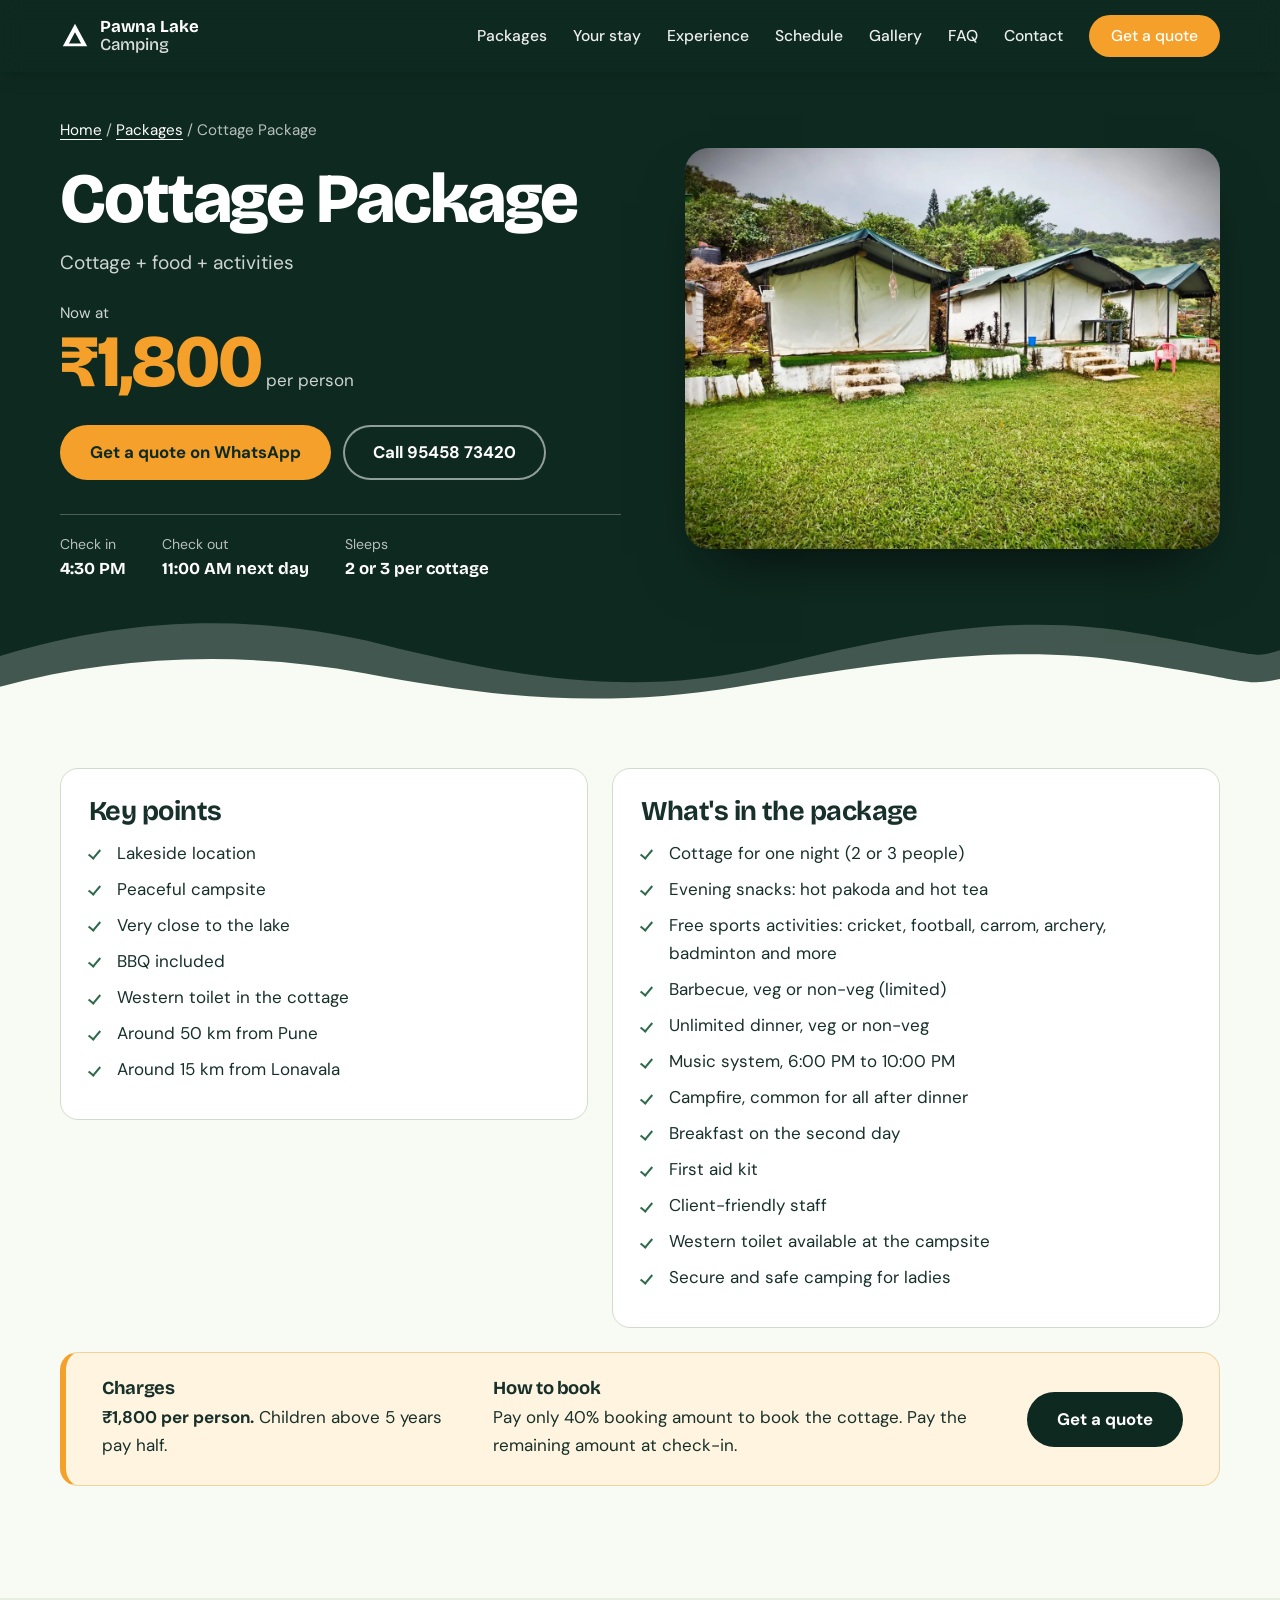
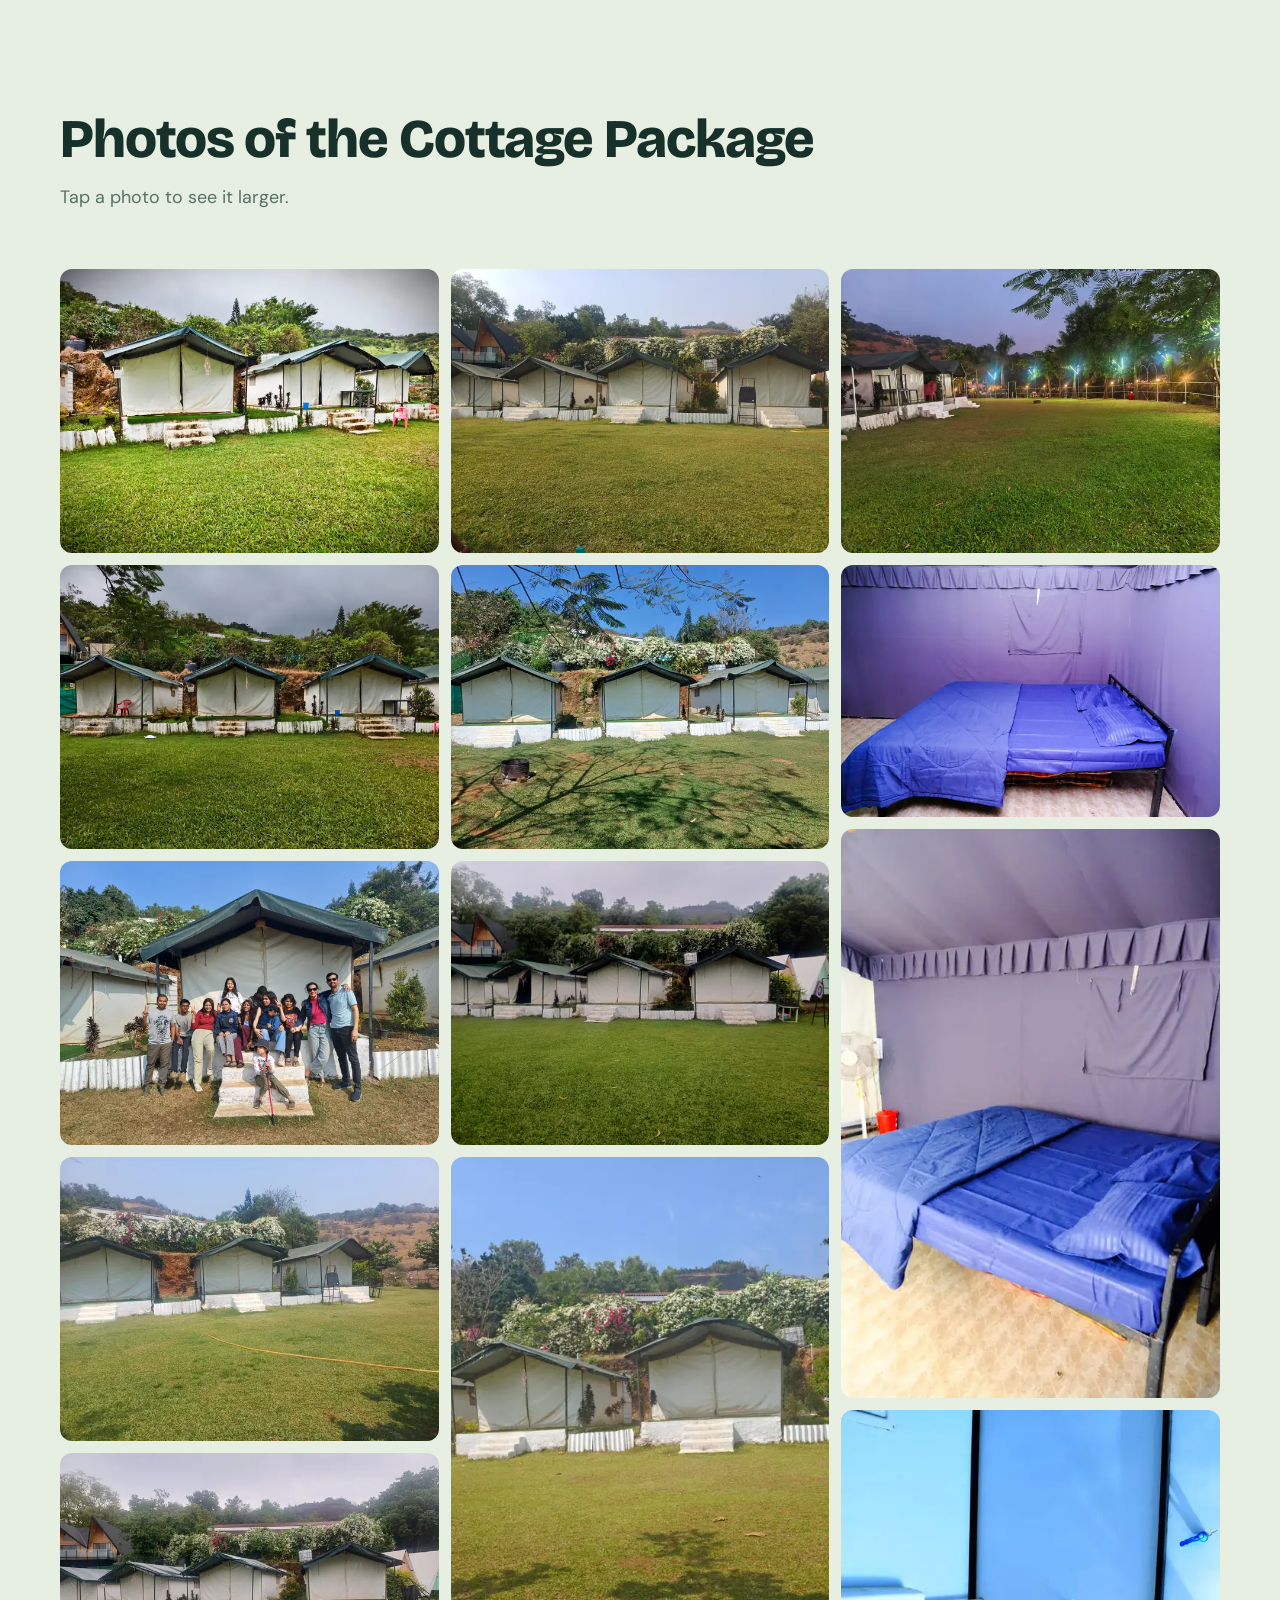
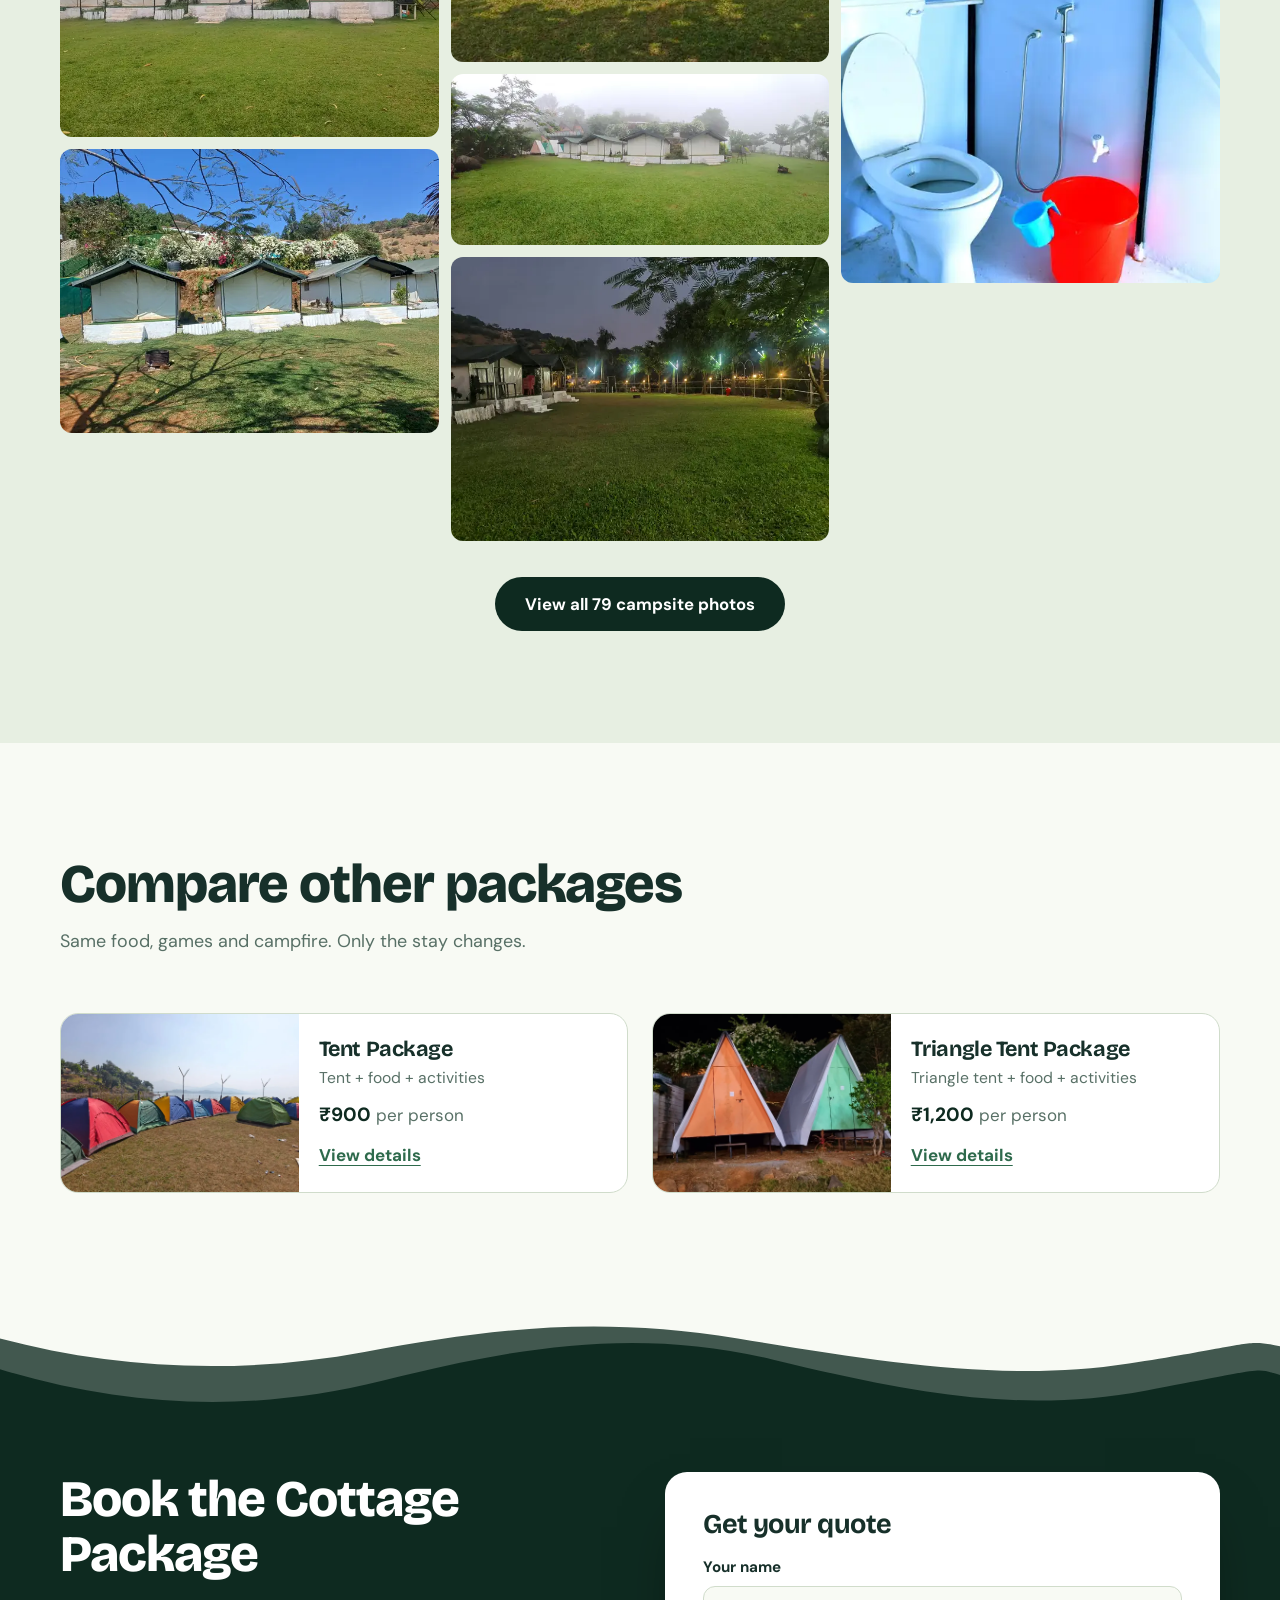
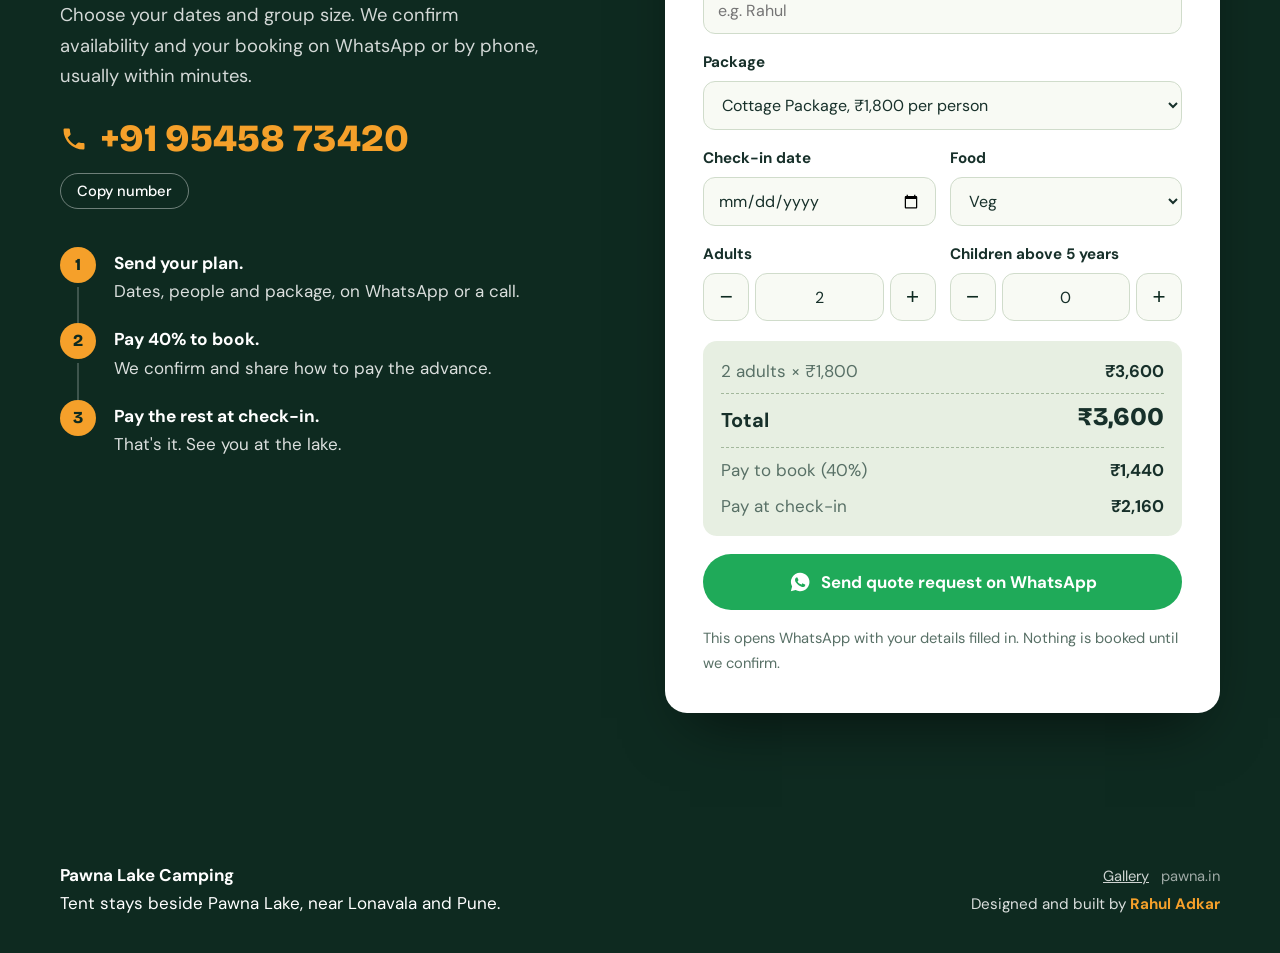
==== package-cottage.html @ 29af0791 "commite v3" ====
<!DOCTYPE html>
<html lang="en">
<head>
  <meta charset="UTF-8">
  <meta name="viewport" content="width=device-width, initial-scale=1">
  <title>Cottage Package at Pawna Lake from ₹1,800 | Pawna Lake Camping</title>
  <meta name="description" content="Cottage stay with a western toilet inside, plus snacks, BBQ, unlimited dinner, campfire and games, from ₹1,800 per person.">
  <meta name="author" content="Rahul Adkar">
  <meta name="robots" content="index, follow">
  <meta property="og:title" content="Cottage Package | Pawna Lake Camping">
  <meta property="og:description" content="Cottage stay with a western toilet inside, plus snacks, BBQ, unlimited dinner, campfire and games, from ₹1,800 per person.">
  <meta property="og:image" content="images/gallery/full/p099.webp">
  <meta name="theme-color" content="#0e2a20">
  <link rel="icon" href="images/favicon.svg" type="image/svg+xml">
  <link rel="preconnect" href="https://fonts.googleapis.com">
  <link rel="preconnect" href="https://fonts.gstatic.com" crossorigin>
  <link href="https://fonts.googleapis.com/css2?family=Bricolage+Grotesque:opsz,wght@12..96,500;12..96,700;12..96,800&family=DM+Sans:ital,opsz,wght@0,9..40,400;0,9..40,500;0,9..40,700;1,9..40,400&display=swap" rel="stylesheet">
  <link rel="stylesheet" href="css/style.css">
  <script async src="https://www.googletagmanager.com/gtag/js?id=G-0YMN4W8BE6"></script>
  <script>
    window.dataLayer = window.dataLayer || [];
    function gtag(){dataLayer.push(arguments);}
    gtag('js', new Date());
    gtag('config', 'G-0YMN4W8BE6');
  </script>
</head>
<body data-pkg="cottage">

<header class="site-header solid" id="top">
  <div class="wrap bar">
    <a class="brand" href="index.html" aria-label="Pawna Lake Camping home">
      <svg viewBox="0 0 32 32" width="30" height="30" aria-hidden="true"><path d="M16 3 3 27h26L16 3Zm0 9 6.5 12h-13L16 12Z" fill="currentColor"/></svg>
      <span>Pawna Lake<br><em>Camping</em></span>
    </a>

    <button class="nav-toggle" aria-expanded="false" aria-controls="nav" aria-label="Open menu">
      <span></span><span></span><span></span>
    </button>

    <nav id="nav" class="nav">
      <a href="index.html#packages">Packages</a>
      <a href="index.html#stay">Your stay</a>
      <a href="index.html#experience">Experience</a>
      <a href="index.html#schedule">Schedule</a>
      <a href="gallery.html">Gallery</a>
      <a href="index.html#faq">FAQ</a>
      <a href="index.html#contact">Contact</a>
      <a class="btn btn-amber nav-cta" href="#book">Get a quote</a>
    </nav>
  </div>
</header>

<main>
<!-- HERO -->
<section class="pkg-hero">
  <div class="wrap pkg-hero-grid">
    <div class="pkg-hero-text">
      <nav class="crumbs" aria-label="Breadcrumb"><a href="index.html">Home</a> / <a href="index.html#packages">Packages</a> / Cottage Package</nav>
      <h1>Cottage Package</h1>
      <p class="pkg-lead">Cottage + food + activities</p>
      <p class="price-big"><small>Now at</small> <span>₹1,800</span> per person</p>
      <div class="hero-actions">
        <a class="btn btn-amber btn-lg" href="#book">Get a quote on WhatsApp</a>
        <a class="btn btn-ghost btn-lg" data-call href="tel:+919545873420">Call 95458 73420</a>
      </div>
      <dl class="mini-facts">
        <div><dt>Check in</dt><dd>4:30 PM</dd></div>
        <div><dt>Check out</dt><dd>11:00 AM next day</dd></div>
        <div><dt>Sleeps</dt><dd>2 or 3 per cottage</dd></div>
      </dl>
    </div>
    <div class="pkg-hero-img"><img src="images/gallery/full/p099.webp" width="1280" height="960" alt="Canvas cottages with green roofs facing a lawn at Pawna Lake Camping" fetchpriority="high"></div>
  </div>
  <svg class="ridge" style="--ridge: var(--paper)" viewBox="0 0 1440 120" preserveAspectRatio="none" aria-hidden="true"><path class="back" d="M0 120V52C150 10 290 8 430 40S710 98 870 62 1150 6 1290 30 1410 54 1440 46V120Z"/><path d="M0 120V84C130 52 270 46 410 70S670 108 830 84 1130 38 1270 58 1400 84 1440 76V120Z"/></svg>
</section>

<!-- DETAILS -->
<section class="section pkg-info">
  <div class="wrap info-grid">
    <div class="card">
      <h2>Key points</h2>
      <ul class="ticks"><li>Lakeside location</li><li>Peaceful campsite</li><li>Very close to the lake</li><li>BBQ included</li><li>Western toilet in the cottage</li><li>Around 50 km from Pune</li><li>Around 15 km from Lonavala</li></ul>
    </div>
    <div class="card">
      <h2>What's in the package</h2>
      <ul class="ticks"><li>Cottage for one night (2 or 3 people)</li><li>Evening snacks: hot pakoda and hot tea</li><li>Free sports activities: cricket, football, carrom, archery, badminton and more</li><li>Barbecue, veg or non-veg (limited)</li><li>Unlimited dinner, veg or non-veg</li><li>Music system, 6:00 PM to 10:00 PM</li><li>Campfire, common for all after dinner</li><li>Breakfast on the second day</li><li>First aid kit</li><li>Client-friendly staff</li><li>Western toilet available at the campsite</li><li>Secure and safe camping for ladies</li></ul>
    </div>
  </div>

  <div class="wrap">
    <div class="terms">
      <div>
        <h3>Charges</h3>
        <p><strong>₹1,800 per person.</strong> Children above 5 years pay half.</p>
      </div>
      <div>
        <h3>How to book</h3>
        <p>Pay only 40% booking amount to book the cottage. Pay the remaining amount at check-in.</p>
      </div>
      <a class="btn btn-dark btn-lg" href="#book">Get a quote</a>
    </div>
  </div>
</section>

<!-- PHOTOS -->
<section class="section pkg-photos" id="photos">
  <div class="wrap">
    <header class="section-head">
      <h2>Photos of the Cottage Package</h2>
      <p>Tap a photo to see it larger.</p>
    </header>
    <div class="g-grid" id="galleryGrid">
        <figure class="g-item" data-cat="cottage" data-label="Cottage Package" data-full="images/gallery/full/p099.webp"><button type="button" aria-label="Open photo"><img src="images/gallery/thumb/p099.webp" width="640" height="480" alt="Cottages at Pawna Lake Camping" loading="lazy" decoding="async"></button></figure>
        <figure class="g-item" data-cat="cottage" data-label="Cottage Package" data-full="images/gallery/full/p098.webp"><button type="button" aria-label="Open photo"><img src="images/gallery/thumb/p098.webp" width="640" height="480" alt="Cottages at Pawna Lake Camping" loading="lazy" decoding="async"></button></figure>
        <figure class="g-item" data-cat="cottage" data-label="Cottage Package" data-full="images/gallery/full/p009.webp"><button type="button" aria-label="Open photo"><img src="images/gallery/thumb/p009.webp" width="640" height="480" alt="Cottages at Pawna Lake Camping" loading="lazy" decoding="async"></button></figure>
        <figure class="g-item" data-cat="cottage" data-label="Cottage Package" data-full="images/gallery/full/p001.webp"><button type="button" aria-label="Open photo"><img src="images/gallery/thumb/p001.webp" width="640" height="480" alt="Cottages at Pawna Lake Camping" loading="lazy" decoding="async"></button></figure>
        <figure class="g-item" data-cat="cottage" data-label="Cottage Package" data-full="images/gallery/full/p008.webp"><button type="button" aria-label="Open photo"><img src="images/gallery/thumb/p008.webp" width="640" height="480" alt="Cottages at Pawna Lake Camping" loading="lazy" decoding="async"></button></figure>
        <figure class="g-item" data-cat="cottage" data-label="Cottage Package" data-full="images/gallery/full/p014.webp"><button type="button" aria-label="Open photo"><img src="images/gallery/thumb/p014.webp" width="640" height="480" alt="Cottages at Pawna Lake Camping" loading="lazy" decoding="async"></button></figure>
        <figure class="g-item" data-cat="cottage" data-label="Cottage Package" data-full="images/gallery/full/p023.webp"><button type="button" aria-label="Open photo"><img src="images/gallery/thumb/p023.webp" width="640" height="480" alt="Cottages at Pawna Lake Camping" loading="lazy" decoding="async"></button></figure>
        <figure class="g-item" data-cat="cottage" data-label="Cottage Package" data-full="images/gallery/full/p025.webp"><button type="button" aria-label="Open photo"><img src="images/gallery/thumb/p025.webp" width="640" height="480" alt="Cottages at Pawna Lake Camping" loading="lazy" decoding="async"></button></figure>
        <figure class="g-item" data-cat="cottage" data-label="Cottage Package" data-full="images/gallery/full/p028.webp"><button type="button" aria-label="Open photo"><img src="images/gallery/thumb/p028.webp" width="640" height="480" alt="Cottages at Pawna Lake Camping" loading="lazy" decoding="async"></button></figure>
        <figure class="g-item" data-cat="cottage" data-label="Cottage Package" data-full="images/gallery/full/p049.webp"><button type="button" aria-label="Open photo"><img src="images/gallery/thumb/p049.webp" width="480" height="640" alt="Cottages at Pawna Lake Camping" loading="lazy" decoding="async"></button></figure>
        <figure class="g-item" data-cat="cottage" data-label="Cottage Package" data-full="images/gallery/full/p003.webp"><button type="button" aria-label="Open photo"><img src="images/gallery/thumb/p003.webp" width="640" height="289" alt="Cottages at Pawna Lake Camping" loading="lazy" decoding="async"></button></figure>
        <figure class="g-item" data-cat="cottage" data-label="Cottage Package" data-full="images/gallery/full/p047.webp"><button type="button" aria-label="Open photo"><img src="images/gallery/thumb/p047.webp" width="640" height="480" alt="Cottages at Pawna Lake Camping" loading="lazy" decoding="async"></button></figure>
        <figure class="g-item" data-cat="cottage" data-label="Cottage Package" data-full="images/gallery/full/p048.webp"><button type="button" aria-label="Open photo"><img src="images/gallery/thumb/p048.webp" width="640" height="480" alt="Cottages at Pawna Lake Camping" loading="lazy" decoding="async"></button></figure>
        <figure class="g-item" data-cat="cottage" data-label="Cottage Package" data-full="images/gallery/full/p010.webp"><button type="button" aria-label="Open photo"><img src="images/gallery/thumb/p010.webp" width="640" height="426" alt="Cottages at Pawna Lake Camping" loading="lazy" decoding="async"></button></figure>
        <figure class="g-item" data-cat="cottage" data-label="Cottage Package" data-full="images/gallery/full/p006.webp"><button type="button" aria-label="Open photo"><img src="images/gallery/thumb/p006.webp" width="426" height="640" alt="Cottages at Pawna Lake Camping" loading="lazy" decoding="async"></button></figure>
        <figure class="g-item" data-cat="cottage" data-label="Cottage Package" data-full="images/gallery/full/p030.webp"><button type="button" aria-label="Open photo"><img src="images/gallery/thumb/p030.webp" width="512" height="640" alt="Cottages at Pawna Lake Camping" loading="lazy" decoding="async"></button></figure>
    </div>
    <p class="center"><a class="btn btn-dark btn-lg" href="gallery.html">View all 79 campsite photos</a></p>
  </div>
</section>

<!-- OTHER PACKAGES -->
<section class="section others">
  <div class="wrap">
    <header class="section-head">
      <h2>Compare other packages</h2>
      <p>Same food, games and campfire. Only the stay changes.</p>
    </header>
    <div class="other-grid">
      <a class="other-card" href="package-tent.html"><img src="images/pkg-tent.webp" width="1000" height="750" alt="" loading="lazy"><div><h3>Tent Package</h3><p class="pkg-sub">Tent + food + activities</p><p class="price-sm"><strong>₹900</strong> per person</p><span class="more">View details</span></div></a>
      <a class="other-card" href="package-triangle.html"><img src="images/pkg-triangle.webp" width="1000" height="750" alt="" loading="lazy"><div><h3>Triangle Tent Package</h3><p class="pkg-sub">Triangle tent + food + activities</p><p class="price-sm"><strong>₹1,200</strong> per person</p><span class="more">View details</span></div></a>
    </div>
  </div>
</section>

<!-- BOOKING -->
<section class="section dark book" id="book">
  <svg class="ridge ridge-top" style="--ridge: var(--paper)" viewBox="0 0 1440 120" preserveAspectRatio="none" aria-hidden="true"><path class="back" d="M0 120V52C150 10 290 8 430 40S710 98 870 62 1150 6 1290 30 1410 54 1440 46V120Z"/><path d="M0 120V84C130 52 270 46 410 70S670 108 830 84 1130 38 1270 58 1400 84 1440 76V120Z"/></svg>
  <div class="wrap book-grid">
    <div class="book-info">
      <h2>Book the Cottage Package</h2>
      <p class="lead">Choose your dates and group size. We confirm availability and your booking on WhatsApp or by phone, usually within minutes.</p>

      <a class="bignum" data-call href="tel:+919545873420">
        <svg viewBox="0 0 24 24" width="28" height="28" aria-hidden="true"><path fill="currentColor" d="M6.6 10.8a15.1 15.1 0 0 0 6.6 6.6l2.2-2.2a1 1 0 0 1 1-.25c1.1.37 2.3.57 3.6.57a1 1 0 0 1 1 1V20a1 1 0 0 1-1 1A17 17 0 0 1 3 4a1 1 0 0 1 1-1h3.5a1 1 0 0 1 1 1c0 1.25.2 2.45.57 3.6a1 1 0 0 1-.25 1L6.6 10.8Z"/></svg>
        +91 95458 73420
      </a>
      <button type="button" class="copy" id="copyNum">Copy number</button>

      <ol class="steps">
        <li><strong>Send your plan.</strong> Dates, people and package, on WhatsApp or a call.</li>
        <li><strong>Pay 40% to book.</strong> We confirm and share how to pay the advance.</li>
        <li><strong>Pay the rest at check-in.</strong> That's it. See you at the lake.</li>
      </ol>
    </div>
    <form class="quote" id="quoteForm" novalidate>
      <h3>Get your quote</h3>

      <label>Your name
        <input type="text" name="name" autocomplete="name" placeholder="e.g. Rahul" required>
      </label>

      <label>Package
        <select name="pkg" id="pkg">
          <option value="tent">Tent Package, ₹900 per person</option>
          <option value="triangle">Triangle Tent Package, ₹1,200 per person</option>
          <option value="cottage">Cottage Package, ₹1,800 per person</option>
        </select>
      </label>

      <div class="row2">
        <label>Check-in date
          <input type="date" name="date" id="date" required>
        </label>
        <label>Food
          <select name="food">
            <option>Veg</option>
            <option>Non-veg</option>
            <option>Mix of both</option>
          </select>
        </label>
      </div>

      <div class="row2">
        <label>Adults
          <div class="stepper">
            <button type="button" data-step="-1" data-for="adults" aria-label="One less adult">−</button>
            <input type="number" id="adults" name="adults" value="2" min="1" max="100" inputmode="numeric">
            <button type="button" data-step="1" data-for="adults" aria-label="One more adult">+</button>
          </div>
        </label>
        <label>Children above 5 years
          <div class="stepper">
            <button type="button" data-step="-1" data-for="kids" aria-label="One less child">−</button>
            <input type="number" id="kids" name="kids" value="0" min="0" max="100" inputmode="numeric">
            <button type="button" data-step="1" data-for="kids" aria-label="One more child">+</button>
          </div>
        </label>
      </div>

      <dl class="summary" aria-live="polite">
        <div><dt id="sumAdults">2 adults × ₹900</dt><dd id="sumAdultsAmt">₹1,800</dd></div>
        <div id="kidsRow" hidden><dt id="sumKids"></dt><dd id="sumKidsAmt"></dd></div>
        <div class="total"><dt>Total</dt><dd id="sumTotal">₹1,800</dd></div>
        <div><dt>Pay to book (40%)</dt><dd id="sumAdv">₹720</dd></div>
        <div><dt>Pay at check-in</dt><dd id="sumBal">₹1,080</dd></div>
      </dl>

      <p class="form-error" id="formError" role="alert" hidden></p>

      <button type="submit" class="btn btn-wa btn-lg btn-block">
        <svg viewBox="0 0 24 24" width="22" height="22" aria-hidden="true"><path fill="currentColor" d="M12 2a10 10 0 0 0-8.6 15L2 22l5.2-1.4A10 10 0 1 0 12 2Zm5.8 14.1c-.25.7-1.4 1.3-1.95 1.35-.5.05-1.1.07-1.8-.12a16 16 0 0 1-1.6-.6c-2.8-1.2-4.6-4-4.75-4.2-.14-.2-1.1-1.5-1.1-2.8s.7-2 .95-2.3c.25-.25.55-.32.75-.32h.5c.16 0 .38-.06.6.46.22.55.77 1.9.84 2.05.07.14.1.3.02.48-.1.18-.14.3-.28.46l-.42.48c-.14.14-.28.3-.12.57.16.28.7 1.15 1.5 1.86 1.04.92 1.9 1.2 2.18 1.34.28.14.44.12.6-.07.16-.2.7-.8.88-1.08.18-.27.37-.22.62-.13.25.1 1.6.76 1.88.9.27.14.46.2.52.32.07.1.07.66-.18 1.35Z"/></svg>
        Send quote request on WhatsApp
      </button>
      <p class="fine">This opens WhatsApp with your details filled in. Nothing is booked until we confirm.</p>
    </form>
  </div>
</section>
</main>

<footer class="site-footer">
  <div class="wrap foot">
    <p><strong>Pawna Lake Camping</strong><br>Tent stays beside Pawna Lake, near Lonavala and Pune.</p>
    <div class="foot-right"><div class="foot-right"><p class="fine"><a href="gallery.html">Gallery</a> &nbsp; pawna.in</p><p class="credit">Designed and built by <strong>Rahul Adkar</strong></p></div></div>
  </div>
</footer>

<div class="mobile-bar">
  <a data-call href="tel:+919545873420">Call</a>
  <a class="wa" data-wa href="#book">WhatsApp</a>
</div>

<dialog id="lightbox" aria-label="Photo viewer">
  <button type="button" class="lb-close" aria-label="Close">×</button>
  <button type="button" class="lb-prev" aria-label="Previous photo">‹</button>
  <img id="lbImg" alt="">
  <button type="button" class="lb-next" aria-label="Next photo">›</button>
  <p class="lb-cap" id="lbCap"></p>
</dialog>

<script src="js/main.js"></script>
<script src="js/gallery.js"></script>
</body>
</html>
---- css/style.css ----
/* ===== Pawna Lake Camping — styles ===== */
:root {
  --ink: #0e2a20;        /* deep forest */
  --lake: #1d4a38;
  --moss: #2e6a4c;
  --mist: #e7efe2;
  --paper: #f8faf4;
  --amber: #f5a02a;
  --amber-d: #d4800c;
  --text: #17302a;
  --muted: #587066;
  --line: #d0dccb;
  --wa: #1faa59;
  --radius: 18px;
  --head: "Bricolage Grotesque", system-ui, sans-serif;
  --body: "DM Sans", system-ui, sans-serif;
}

*, *::before, *::after { box-sizing: border-box; }
html { scroll-behavior: smooth; scroll-padding-top: 84px; -webkit-text-size-adjust: 100%; }
body {
  margin: 0; background: var(--paper); color: var(--text);
  font: 400 1.0625rem/1.65 var(--body);
  -webkit-font-smoothing: antialiased;
}
img { max-width: 100%; display: block; }
a { color: inherit; }
h1, h2, h3 { font-family: var(--head); line-height: 1.08; margin: 0; letter-spacing: -0.02em; }
p { margin: 0; }
ul, ol { margin: 0; padding: 0; list-style: none; }

.wrap { width: min(1160px, 100% - 40px); margin-inline: auto; }
.narrow { width: min(760px, 100% - 40px); }
.fine { font-size: .92rem; color: var(--muted); }
.skip { position: absolute; left: -999px; top: 8px; background: #fff; padding: 8px 14px; border-radius: 8px; z-index: 100; }
.skip:focus { left: 8px; }

:focus-visible { outline: 3px solid var(--amber); outline-offset: 3px; border-radius: 6px; }

/* ===== Buttons ===== */
.btn {
  display: inline-flex; align-items: center; justify-content: center; gap: 10px;
  padding: 12px 22px; border-radius: 999px; border: 2px solid transparent;
  font: 700 1rem/1.2 var(--body); text-decoration: none; cursor: pointer;
  transition: transform .15s ease, background-color .15s ease, color .15s ease;
}
.btn:active { transform: scale(.97); }
.btn-lg { padding: 15px 28px; font-size: 1.05rem; }
.btn-block { width: 100%; }
.btn-amber { background: var(--amber); color: var(--ink); }
.btn-amber:hover { background: #ffb544; }
.btn-dark { background: var(--ink); color: #fff; }
.btn-dark:hover { background: var(--lake); }
.btn-ghost { border-color: rgba(255,255,255,.55); color: #fff; background: rgba(14,42,32,.25); backdrop-filter: blur(4px); }
.btn-ghost:hover { background: rgba(255,255,255,.16); }
.btn-wa { background: var(--wa); color: #fff; }
.btn-wa:hover { background: #17924b; }

/* ===== Header ===== */
.site-header {
  position: fixed; inset: 0 0 auto 0; z-index: 50;
  transition: background-color .25s ease, box-shadow .25s ease;
}
.site-header.solid { background: rgba(14,42,32,.94); backdrop-filter: blur(10px); box-shadow: 0 2px 20px rgba(0,0,0,.2); }
.bar { display: flex; align-items: center; justify-content: space-between; height: 72px; }
.brand { display: flex; align-items: center; gap: 10px; color: #fff; text-decoration: none; font: 700 1.05rem/1.05 var(--head); }
.brand em { font-style: normal; font-weight: 500; opacity: .85; }
.nav { display: flex; align-items: center; gap: 26px; }
.nav a { color: #fff; text-decoration: none; font-weight: 500; font-size: .98rem; opacity: .92; }
.nav a:not(.btn):hover { opacity: 1; text-decoration: underline; text-underline-offset: 6px; text-decoration-color: var(--amber); }
.nav .nav-cta { padding: 10px 20px; opacity: 1; }

.nav-toggle { display: none; width: 46px; height: 46px; background: transparent; border: 0; cursor: pointer; padding: 0; position: relative; }
.nav-toggle span { position: absolute; left: 11px; right: 11px; height: 2.5px; background: #fff; border-radius: 2px; transition: transform .25s, opacity .2s, top .25s; }
.nav-toggle span:nth-child(1) { top: 15px; }
.nav-toggle span:nth-child(2) { top: 22px; }
.nav-toggle span:nth-child(3) { top: 29px; }
.nav-toggle[aria-expanded="true"] span:nth-child(1) { top: 22px; transform: rotate(45deg); }
.nav-toggle[aria-expanded="true"] span:nth-child(2) { opacity: 0; }
.nav-toggle[aria-expanded="true"] span:nth-child(3) { top: 22px; transform: rotate(-45deg); }

/* ===== Hero ===== */
.hero { position: relative; min-height: 100vh; min-height: 100svh; display: flex; flex-direction: column; justify-content: flex-end; color: #fff; overflow: hidden; background: var(--ink); }
.hero-img { position: absolute; inset: 0; width: 100%; height: 100%; object-fit: cover; object-position: 50% 60%; }
.hero-shade { position: absolute; inset: 0; background:
  linear-gradient(to top, rgba(14,42,32,.92) 0%, rgba(14,42,32,.55) 38%, rgba(14,42,32,.1) 70%),
  linear-gradient(to bottom, rgba(14,42,32,.55), transparent 22%); }
.hero-inner { position: relative; padding-top: 130px; padding-bottom: 36px; }
.hero-kicker { font-weight: 500; font-size: 1.02rem; margin-bottom: 14px; text-shadow: 0 1px 12px rgba(0,0,0,.6); }
.hero h1 { font-size: clamp(3rem, 9.5vw, 6.8rem); font-weight: 800; letter-spacing: -0.035em; }
.hero-sub { max-width: 34rem; font-size: clamp(1.05rem, 2.2vw, 1.25rem); margin: 22px 0 30px; opacity: .95; }
.hero-sub strong { color: var(--amber); }
.hero-actions { display: flex; flex-wrap: wrap; gap: 12px; }

/* page-load sequence: the only scripted motion */
.hero-kicker, .hero h1, .hero-sub, .hero-actions, .facts { animation: rise .8s cubic-bezier(.2,.7,.2,1) both; }
.hero h1 { animation-delay: .08s; }
.hero-sub { animation-delay: .2s; }
.hero-actions { animation-delay: .3s; }
.facts { animation-delay: .42s; }
@keyframes rise { from { opacity: 0; transform: translateY(18px); } to { opacity: 1; transform: none; } }

.facts { position: relative; display: grid; grid-template-columns: repeat(4, 1fr); margin: 0 auto 140px; padding: 0; border-top: 1px solid rgba(255,255,255,.3); }
.facts div { padding: 16px 16px 0 0; }
.facts dt { font-size: .88rem; opacity: .75; }
.facts dd { margin: 2px 0 0; font: 700 1.15rem/1.3 var(--head); }

/* ridge dividers */
.ridge { position: absolute; left: 0; width: 100%; height: clamp(60px, 9vw, 130px); fill: var(--ridge, var(--mist)); display: block; pointer-events: none; }
.ridge .back { opacity: .3; }
.hero .ridge { bottom: -1px; }
.ridge-top { top: -1px; transform: scaleY(-1); }

/* ===== Sections ===== */
.section { position: relative; padding: clamp(64px, 9vw, 112px) 0; }
.section-head { max-width: 44rem; margin-bottom: clamp(32px, 5vw, 56px); }
.section-head h2 { font-size: clamp(2.1rem, 5vw, 3.4rem); font-weight: 800; text-wrap: balance; }
.section-head p { margin-top: 14px; color: var(--muted); font-size: 1.12rem; }
.dark .section-head p { color: rgba(255,255,255,.75); }

.ticks li { position: relative; padding-left: 28px; margin: 8px 0; }
.ticks li::before {
  content: ""; position: absolute; left: 2px; top: .5em; width: 7px; height: 12px;
  border: solid var(--moss); border-width: 0 2.5px 2.5px 0; transform: rotate(40deg);
}

/* ===== Packages ===== */
.packages { background: var(--mist); padding-top: clamp(40px, 6vw, 72px); }
.pkg-grid { display: grid; grid-template-columns: repeat(3, 1fr); gap: 24px; align-items: stretch; }
.pkg { background: #fff; border-radius: var(--radius); overflow: hidden; display: flex; flex-direction: column; border: 1px solid var(--line); }
.pkg-feature { border: 3px solid var(--amber); box-shadow: 0 18px 40px -18px rgba(14,42,32,.45); }
.pkg-photo { aspect-ratio: 4 / 3; overflow: hidden; }
.pkg-photo img { width: 100%; height: 100%; object-fit: cover; }
.pkg-body { padding: 24px 24px 26px; display: flex; flex-direction: column; flex: 1; }
.pkg h3 { font-size: 1.6rem; font-weight: 700; }
.pkg-sub { color: var(--muted); font-size: .98rem; margin-top: 4px; }
.price { margin: 18px 0 14px; color: var(--muted); }
.price span { font: 800 3rem/1 var(--head); letter-spacing: -0.03em; color: var(--ink); margin-right: 4px; }
.pkg .ticks { margin-bottom: 24px; flex: 1; }
.pkg .btn { align-self: flex-start; }

.included { margin-top: 40px; background: var(--ink); color: #fff; border-radius: var(--radius); padding: clamp(24px, 4vw, 44px); }
.included h3 { font-size: 1.7rem; margin-bottom: 14px; }
.included .ticks.cols { columns: 2; column-gap: 40px; }
.included .ticks li { break-inside: avoid; }
.included .ticks li::before { border-color: var(--amber); }
.included .fine { margin-top: 22px; padding-top: 18px; border-top: 1px solid rgba(255,255,255,.2); color: rgba(255,255,255,.85); font-size: 1.02rem; }
.included .fine strong { color: var(--amber); }

/* ===== Experience (dark) ===== */
.dark { background: var(--ink); color: #fff; }
.experience { padding-top: clamp(100px, 13vw, 170px); }

.bento { display: grid; grid-template-columns: repeat(6, 1fr); grid-auto-rows: 190px; gap: 14px; }
.tile { margin: 0; position: relative; overflow: hidden; border-radius: var(--radius); background: var(--lake); }
.tile img { width: 100%; height: 100%; object-fit: cover; transition: transform .6s ease; }
.tile:hover img { transform: scale(1.04); }
.tile figcaption { position: absolute; inset: auto 0 0 0; padding: 40px 18px 16px; font-size: .95rem; background: linear-gradient(to top, rgba(14,42,32,.9), transparent); }
.tile figcaption strong { display: block; font: 700 1.2rem/1.2 var(--head); }
.t-fire { grid-column: span 3; grid-row: span 2; }
.t-bbq { grid-column: span 3; }
.t-archery { grid-column: span 3; }
.t-carrom { grid-column: span 2; }
.t-cricket { grid-column: span 2; }
.t-dinner { grid-column: span 2; }

/* ===== Schedule ===== */
.schedule-grid { display: grid; grid-template-columns: 1fr 1.2fr; gap: clamp(32px, 6vw, 90px); align-items: start; }
.section-head.left { position: sticky; top: 110px; margin-bottom: 0; }
.section-head.left .fine { margin-top: 18px; }
.timeline { position: relative; border-left: 3px solid var(--line); margin-left: 6px; }
.timeline li { position: relative; display: grid; grid-template-columns: 112px 1fr; gap: 14px; padding: 0 0 30px 28px; }
.timeline li::before { content: ""; position: absolute; left: -11px; top: 5px; width: 19px; height: 19px; border-radius: 50%; background: var(--paper); border: 4px solid var(--amber); }
.timeline li:last-child { padding-bottom: 0; }
.timeline time { font: 700 1.08rem/1.5 var(--head); color: var(--moss); }
.timeline h3 { font-size: 1.25rem; font-weight: 700; }
.timeline p { color: var(--muted); margin-top: 2px; }

/* ===== Gallery ===== */
.gallery { background: var(--mist); }
.masonry { columns: 3; column-gap: 14px; }
.masonry button { display: block; width: 100%; padding: 0; margin: 0 0 14px; border: 0; background: var(--lake); border-radius: 14px; overflow: hidden; cursor: zoom-in; break-inside: avoid; }
.masonry img { width: 100%; height: auto; transition: transform .5s ease, opacity .2s; }
.masonry button:hover img { transform: scale(1.04); }

dialog#lightbox { border: 0; padding: 0; background: transparent; max-width: 100vw; max-height: 100vh; width: 100vw; height: 100vh; margin: 0; color: #fff; }
dialog#lightbox::backdrop { background: rgba(5,16,20,.94); }
dialog#lightbox[open] { display: flex; align-items: center; justify-content: center; }
#lbImg { max-width: min(92vw, 1300px); max-height: 86vh; border-radius: 10px; object-fit: contain; }
.lb-close, .lb-prev, .lb-next { position: absolute; background: rgba(255,255,255,.14); border: 0; color: #fff; width: 52px; height: 52px; border-radius: 50%; font-size: 2rem; line-height: 1; cursor: pointer; display: grid; place-items: center; padding: 0 0 4px; }
.lb-close:hover, .lb-prev:hover, .lb-next:hover { background: rgba(255,255,255,.28); }
.lb-close { top: 18px; right: 18px; }
.lb-prev { left: 18px; top: 50%; transform: translateY(-50%); }
.lb-next { right: 18px; top: 50%; transform: translateY(-50%); }

/* ===== Booking ===== */
.book { padding-top: clamp(100px, 13vw, 170px); }

.book-grid { display: grid; grid-template-columns: 1fr 1.05fr; gap: clamp(32px, 6vw, 80px); align-items: start; }
.book-info h2 { font-size: clamp(2.1rem, 4.6vw, 3.2rem); font-weight: 800; }
.lead { margin: 18px 0 28px; font-size: 1.15rem; color: rgba(255,255,255,.82); max-width: 30rem; }
.bignum { display: inline-flex; align-items: center; gap: 12px; font: 800 clamp(1.7rem, 4vw, 2.4rem)/1 var(--head); color: var(--amber); text-decoration: none; }
.bignum:hover { text-decoration: underline; text-underline-offset: 8px; }
.copy { display: block; margin-top: 12px; background: transparent; border: 1.5px solid rgba(255,255,255,.4); color: #fff; border-radius: 999px; padding: 7px 16px; font: 500 .92rem var(--body); cursor: pointer; }
.copy:hover { background: rgba(255,255,255,.12); }
.steps { margin-top: 40px; counter-reset: s; max-width: 30rem; }
.steps li { counter-increment: s; position: relative; padding: 0 0 20px 54px; color: rgba(255,255,255,.85); }
.steps li::before { content: counter(s); position: absolute; left: 0; top: -2px; width: 36px; height: 36px; border-radius: 50%; background: var(--amber); color: var(--ink); font: 800 1.05rem/36px var(--head); text-align: center; }
.steps li::after { content: ""; position: absolute; left: 17px; top: 38px; bottom: 2px; width: 2px; background: rgba(255,255,255,.2); }
.steps li:last-child::after { display: none; }
.steps strong { color: #fff; display: block; font-size: 1.08rem; }

.quote { background: #fff; color: var(--text); border-radius: 22px; padding: clamp(22px, 4vw, 38px); display: grid; gap: 16px; box-shadow: 0 30px 60px -25px rgba(0,0,0,.6); }
.quote h3 { font-size: 1.7rem; }
.quote label { display: grid; gap: 6px; font-weight: 700; font-size: .95rem; }
.quote input, .quote select {
  width: 100%; padding: 12px 14px; border: 1.5px solid var(--line); border-radius: 12px; background: var(--paper);
  font: 400 1rem var(--body); color: var(--text); min-height: 48px;
}
.quote input:focus, .quote select:focus { outline: 3px solid var(--amber); outline-offset: 1px; border-color: var(--amber-d); }
.row2 { display: grid; grid-template-columns: 1fr 1fr; gap: 14px; }
.stepper { display: grid; grid-template-columns: 46px 1fr 46px; gap: 6px; }
.stepper button { border: 1.5px solid var(--line); background: var(--paper); border-radius: 12px; font-size: 1.4rem; cursor: pointer; color: var(--ink); }
.stepper button:hover { background: var(--mist); }
.stepper input { text-align: center; padding-inline: 4px; -moz-appearance: textfield; }
.stepper input::-webkit-outer-spin-button, .stepper input::-webkit-inner-spin-button { -webkit-appearance: none; margin: 0; }

.summary { margin: 4px 0 2px; padding: 16px 18px; background: var(--mist); border-radius: 14px; display: grid; gap: 8px; }
.summary div { display: flex; justify-content: space-between; gap: 12px; }
.summary dt { color: var(--muted); }
.summary dd { margin: 0; font-weight: 700; }
.summary .total { padding: 10px 0; border-block: 1.5px dashed #a3b89c; font-size: 1.25rem; }
.summary .total dt { color: var(--text); font-weight: 700; }
.summary .total dd { font: 800 1.6rem/1 var(--head); }
.summary [hidden] { display: none; }
.form-error { color: #b3261e; font-weight: 700; font-size: .95rem; }

/* ===== Good to know ===== */
.know { padding-bottom: 20px; }
.know-grid { display: grid; grid-template-columns: 1fr 1fr; gap: 24px; }
.card { background: #fff; border: 1px solid var(--line); border-radius: var(--radius); padding: 28px; }
.card h3 { font-size: 1.5rem; margin-bottom: 10px; }

/* ===== FAQ ===== */
.faq .section-head { margin-bottom: 28px; }
details { border-bottom: 1.5px solid var(--line); }
summary { list-style: none; cursor: pointer; padding: 20px 44px 20px 0; font: 700 1.2rem/1.3 var(--head); position: relative; }
summary::-webkit-details-marker { display: none; }
summary::after { content: "+"; position: absolute; right: 4px; top: 50%; transform: translateY(-50%); font: 500 1.8rem/1 var(--body); color: var(--moss); transition: transform .2s; }
details[open] summary::after { content: "−"; }
details p { padding: 0 0 22px; color: var(--muted); max-width: 40rem; }
details a { color: var(--moss); font-weight: 700; }

/* ===== Contact ===== */
.contact { background: var(--mist); }
.contact-grid { display: grid; grid-template-columns: 1fr 1.3fr; gap: clamp(28px, 5vw, 64px); align-items: center; }
.contact h2 { font-size: clamp(2rem, 4.5vw, 3rem); font-weight: 800; margin-bottom: 18px; }
address { font-style: normal; font-size: 1.15rem; margin-bottom: 18px; }
.contact-list { display: grid; gap: 6px; margin-bottom: 14px; }
.contact-list a { font-weight: 700; text-decoration-color: var(--amber); text-underline-offset: 5px; }
.contact .btn { margin-top: 18px; }
.map { border-radius: var(--radius); overflow: hidden; aspect-ratio: 4 / 3; background: var(--lake); box-shadow: 0 20px 40px -22px rgba(14,42,32,.6); }
.map iframe { width: 100%; height: 100%; border: 0; display: block; }

/* ===== Footer ===== */
.site-footer { background: var(--ink); color: #fff; padding: 36px 0; }
.foot { display: flex; justify-content: space-between; gap: 20px; align-items: flex-end; flex-wrap: wrap; }
.site-footer .fine { color: rgba(255,255,255,.6); }

/* ===== Mobile bar ===== */
.mobile-bar { display: none; }

/* ===== Responsive ===== */
@media (max-width: 960px) {
  .pkg-grid { grid-template-columns: 1fr; max-width: 560px; margin-inline: auto; }
  .schedule-grid, .book-grid, .contact-grid { grid-template-columns: 1fr; }
  .section-head.left { position: static; margin-bottom: 28px; }
  .masonry { columns: 2; }
  .bento { grid-template-columns: repeat(2, 1fr); grid-auto-rows: 170px; }
  .t-fire { grid-column: span 2; grid-row: span 2; }
  .t-bbq, .t-archery, .t-carrom, .t-cricket, .t-dinner { grid-column: span 1; }
  .t-dinner { grid-column: span 2; }
}

@media (max-width: 820px) {
  .nav-toggle { display: block; }
  .nav {
    position: fixed; inset: 72px 0 auto 0; flex-direction: column; align-items: stretch; gap: 0;
    background: var(--ink); padding: 8px 20px 24px; max-height: calc(100vh - 72px); overflow-y: auto;
    transform: translateY(-110%); visibility: hidden; transition: transform .3s ease, visibility .3s;
    box-shadow: 0 20px 30px rgba(0,0,0,.35);
  }
  .nav.open { transform: none; visibility: visible; }
  .nav a { padding: 15px 4px; font-size: 1.1rem; border-bottom: 1px solid rgba(255,255,255,.1); }
  .nav .nav-cta { margin-top: 18px; border: 0; text-align: center; padding: 14px; }
  .site-header.menu-open { background: var(--ink); }
}

@media (max-width: 640px) {
  .hero-shade { background: linear-gradient(to top, rgba(14,42,32,.95) 0%, rgba(14,42,32,.78) 55%, rgba(14,42,32,.35) 100%); }
  body { font-size: 1rem; padding-bottom: 64px; }
  .wrap { width: min(1160px, 100% - 32px); }
  .facts { grid-template-columns: 1fr 1fr; margin-bottom: 90px; }
  .facts div { padding-bottom: 8px; }
  .hero-actions .btn { width: 100%; }
  .included .ticks.cols { columns: 1; }
  .know-grid, .row2 { grid-template-columns: 1fr; }
  .row2 { gap: 16px; }
  .timeline li { grid-template-columns: 1fr; gap: 2px; padding-left: 24px; }
  .masonry { column-gap: 10px; }
  .masonry button { margin-bottom: 10px; }
  .foot { flex-direction: column; align-items: flex-start; }
  .lb-prev, .lb-next { width: 44px; height: 44px; }
  .lb-prev { left: 8px; } .lb-next { right: 8px; }

  .mobile-bar { position: fixed; z-index: 40; inset: auto 0 0 0; display: grid; grid-template-columns: 1fr 1fr; gap: 10px; padding: 10px 14px calc(10px + env(safe-area-inset-bottom)); background: rgba(14,42,32,.96); backdrop-filter: blur(8px); }
  .mobile-bar a { text-align: center; padding: 13px; border-radius: 999px; font-weight: 700; text-decoration: none; color: var(--ink); background: var(--amber); }
  .mobile-bar a.wa { background: var(--wa); color: #fff; }
}

@media (max-width: 400px) {
  .bento { grid-auto-rows: 140px; }
  .price span { font-size: 2.6rem; }
}

@media (prefers-reduced-motion: reduce) {
  html { scroll-behavior: auto; }
  *, *::before, *::after { animation: none !important; transition: none !important; }
}

/* ===== Inside your stay ===== */
.stay { background: var(--paper); }
.stay-grid { display: grid; grid-template-columns: repeat(3, 1fr); gap: 24px; }
.stay-card { margin: 0; background: #fff; border: 1px solid var(--line); border-radius: var(--radius); overflow: hidden; display: flex; flex-direction: column; }
.stay-card img { width: 100%; height: auto; aspect-ratio: 4 / 3; object-fit: cover; object-position: 50% 62%; }
.stay-card figcaption { padding: 20px 22px 24px; }
.stay-card h3 { font-size: 1.3rem; font-weight: 700; margin-bottom: 6px; }
.stay-card p { color: var(--muted); }

/* ===== Gallery preview mosaic ===== */
.gallery-preview { background: var(--mist); }
.mosaic { display: grid; grid-template-columns: repeat(4, 1fr); grid-auto-rows: 200px; gap: 12px; }
.mosaic a { position: relative; display: block; overflow: hidden; border-radius: 14px; background: var(--lake); }
.mosaic a:first-child { grid-column: span 2; grid-row: span 2; }
.mosaic img { width: 100%; height: 100%; object-fit: cover; transition: transform .5s ease; }
.mosaic a:hover img { transform: scale(1.04); }
.center { text-align: center; margin-top: 36px; }

/* ===== Gallery page ===== */
.page-hero { background: var(--ink); color: #fff; padding: 130px 0 48px; }
.page-hero h1 { font-size: clamp(2.4rem, 7vw, 4.4rem); font-weight: 800; letter-spacing: -0.03em; }
.page-hero p { margin-top: 14px; max-width: 36rem; color: rgba(255,255,255,.78); font-size: 1.12rem; }
.gallery-page { background: var(--paper); padding: 28px 0 80px; }
.chips-bar { position: sticky; top: 72px; z-index: 20; background: rgba(248,250,244,.95); backdrop-filter: blur(8px); padding: 14px 0; border-bottom: 1px solid var(--line); margin-bottom: 24px; }
.chips { display: flex; gap: 10px; overflow-x: auto; scrollbar-width: none; padding-bottom: 2px; }
.chips::-webkit-scrollbar { display: none; }
.chip { flex: none; border: 1.5px solid var(--line); background: #fff; color: var(--text); border-radius: 999px; padding: 9px 18px; font: 500 .98rem var(--body); cursor: pointer; white-space: nowrap; }
.chip small { color: var(--muted); margin-left: 6px; font-size: .85rem; }
.chip:hover { border-color: var(--moss); }
.chip[aria-pressed="true"] { background: var(--ink); border-color: var(--ink); color: #fff; }
.chip[aria-pressed="true"] small { color: rgba(255,255,255,.7); }
.shown { color: var(--muted); font-size: .95rem; margin-bottom: 16px; }
.g-grid { columns: 4; column-gap: 12px; }
.g-item { break-inside: avoid; margin: 0 0 12px; }
.g-item[hidden] { display: none; }
.g-item button { display: block; width: 100%; padding: 0; border: 0; border-radius: 12px; overflow: hidden; background: var(--lake); cursor: zoom-in; }
.g-item img { width: 100%; height: auto; transition: transform .5s ease; }
.g-item button:hover img { transform: scale(1.04); }
.cta-band { background: var(--ink); color: #fff; padding: 56px 0; text-align: center; }
.cta-band h2 { font-size: clamp(1.8rem, 4vw, 2.6rem); font-weight: 800; margin-bottom: 20px; }
.cta-band .btn + .btn { margin-left: 10px; }
.lb-cap { position: absolute; bottom: 18px; left: 0; right: 0; text-align: center; color: rgba(255,255,255,.85); font-size: .98rem; }

@media (max-width: 960px) {
  .stay-grid { grid-template-columns: 1fr; max-width: 560px; margin-inline: auto; }
  .mosaic { grid-template-columns: repeat(2, 1fr); grid-auto-rows: 170px; }
  .g-grid { columns: 3; }
}
@media (max-width: 640px) {
  .mosaic { grid-auto-rows: 130px; gap: 8px; }
  .g-grid { columns: 2; column-gap: 8px; }
  .g-item { margin-bottom: 8px; }
  .page-hero { padding-top: 110px; }
  .chips-bar { top: 72px; }
  .cta-band .btn { width: 100%; }
  .cta-band .btn + .btn { margin: 10px 0 0; }
}
.stay-card:first-child img { object-position: 50% 28%; }

/* ===== Package cards on home page ===== */
.pkg-photo a { display: block; height: 100%; }
.pkg h3 a { text-decoration: none; color: inherit; }
.pkg h3 a:hover { text-decoration: underline; text-decoration-color: var(--amber); text-underline-offset: 5px; }
.pkg-actions { display: flex; flex-wrap: wrap; gap: 10px; }
.pkg .pkg-actions .btn { align-self: auto; }
.btn-outline { border-color: var(--ink); color: var(--ink); background: transparent; }
.btn-outline:hover { background: var(--ink); color: #fff; }

/* ===== Footer credit ===== */
.foot-right { text-align: right; display: grid; gap: 4px; }
.foot-right a { color: rgba(255,255,255,.8); }
.credit { font-size: .95rem; color: rgba(255,255,255,.85); }
.credit strong { color: var(--amber); font-weight: 700; }

/* ===== Package detail pages ===== */
.pkg-hero { position: relative; background: var(--ink); color: #fff; padding: 118px 0 clamp(90px, 11vw, 150px); overflow: hidden; }
.pkg-hero-grid { display: grid; grid-template-columns: 1.05fr 1fr; gap: clamp(28px, 5vw, 70px); align-items: center; }
.crumbs { font-size: .95rem; color: rgba(255,255,255,.7); margin-bottom: 18px; }
.crumbs a { color: #fff; text-underline-offset: 4px; }
.pkg-hero h1 { font-size: clamp(2.4rem, 6vw, 4.4rem); font-weight: 800; letter-spacing: -0.03em; }
.pkg-lead { margin-top: 10px; font-size: 1.2rem; color: rgba(255,255,255,.8); }
.price-big { margin: 22px 0 26px; color: rgba(255,255,255,.8); }
.price-big small { display: block; font-size: .95rem; }
.price-big span { font: 800 clamp(3rem, 7vw, 4.6rem)/1 var(--head); color: var(--amber); letter-spacing: -0.03em; }
.mini-facts { display: grid; grid-template-columns: repeat(3, auto); justify-content: start; gap: 8px 36px; margin: 34px 0 0; padding-top: 18px; border-top: 1px solid rgba(255,255,255,.25); }
.mini-facts dt { font-size: .88rem; opacity: .7; }
.mini-facts dd { margin: 2px 0 0; font: 700 1.05rem/1.3 var(--head); }
.pkg-hero-img { border-radius: 24px; overflow: hidden; aspect-ratio: 4 / 3; box-shadow: 0 30px 60px -25px rgba(0,0,0,.7); background: var(--lake); }
.pkg-hero-img img { width: 100%; height: 100%; object-fit: cover; }

.pkg-info { padding-top: clamp(24px, 4vw, 48px); }
.info-grid { display: grid; grid-template-columns: 1fr 1.15fr; gap: 24px; align-items: start; }
.info-grid .card h2 { font-size: 1.7rem; margin-bottom: 12px; }
.terms { margin-top: 24px; display: grid; grid-template-columns: 1fr 1.4fr auto; gap: 24px 36px; align-items: center; background: #fff4e0; border: 1px solid #f1d49b; border-left: 6px solid var(--amber); border-radius: var(--radius); padding: 26px clamp(20px, 3vw, 36px); }
.terms h3 { font-size: 1.15rem; margin-bottom: 4px; }
.pkg-photos { background: var(--mist); }
.pkg-photos .g-grid { columns: 3; }
.others { background: var(--paper); }
.other-grid { display: grid; grid-template-columns: 1fr 1fr; gap: 24px; }
.other-card { display: grid; grid-template-columns: 42% 1fr; gap: 20px; align-items: center; background: #fff; border: 1px solid var(--line); border-radius: var(--radius); overflow: hidden; text-decoration: none; transition: border-color .2s, box-shadow .2s; }
.other-card:hover { border-color: var(--amber); box-shadow: 0 16px 34px -20px rgba(14,42,32,.5); }
.other-card img { width: 100%; height: 100%; min-height: 170px; object-fit: cover; }
.other-card div { padding: 18px 20px 18px 0; }
.other-card h3 { font-size: 1.35rem; }
.price-sm { margin: 8px 0 10px; color: var(--muted); }
.price-sm strong { color: var(--ink); font-size: 1.2rem; }
.other-card .more { font-weight: 700; color: var(--moss); text-decoration: underline; text-underline-offset: 4px; }

@media (max-width: 960px) {
  .pkg-hero-grid { grid-template-columns: 1fr; }
  .pkg-hero-img { order: -1; aspect-ratio: 16 / 10; }
  .pkg-hero { padding-top: 100px; }
  .info-grid { grid-template-columns: 1fr; }
  .terms { grid-template-columns: 1fr; }
  .pkg-photos .g-grid { columns: 2; }
  .other-grid { grid-template-columns: 1fr; }
}
@media (max-width: 640px) {
  .mini-facts { grid-template-columns: 1fr 1fr; }
  .pkg-hero .hero-actions .btn { width: 100%; }
  .other-card { grid-template-columns: 1fr; }
  .other-card img { min-height: 0; aspect-ratio: 16 / 10; }
  .other-card div { padding: 0 20px 20px; }
  .foot-right { text-align: left; }
  .pkg-actions .btn { flex: 1; }
}

.pkg-hero .ridge { bottom: -1px; }
.pkg-photos .section-head { max-width: none; }

.ridge .back { opacity: .22; }
a[data-call] { white-space: nowrap; }
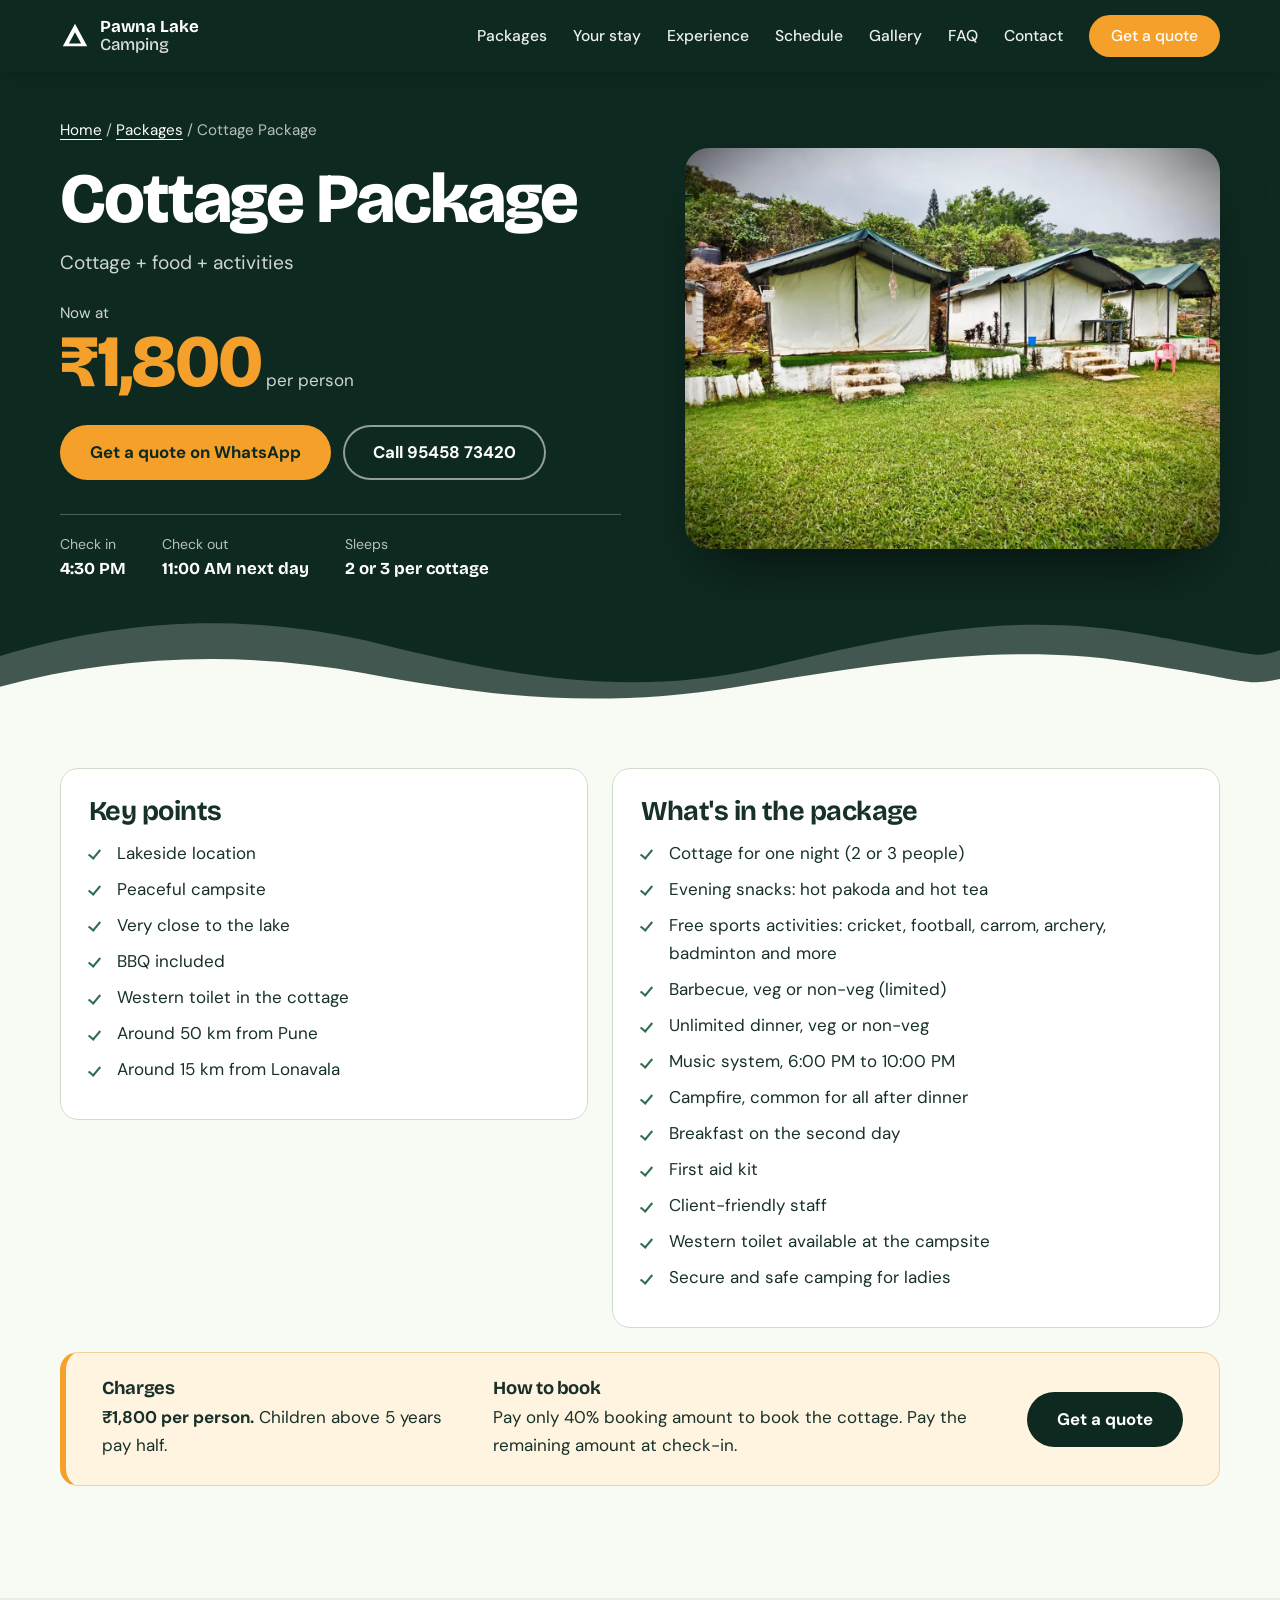
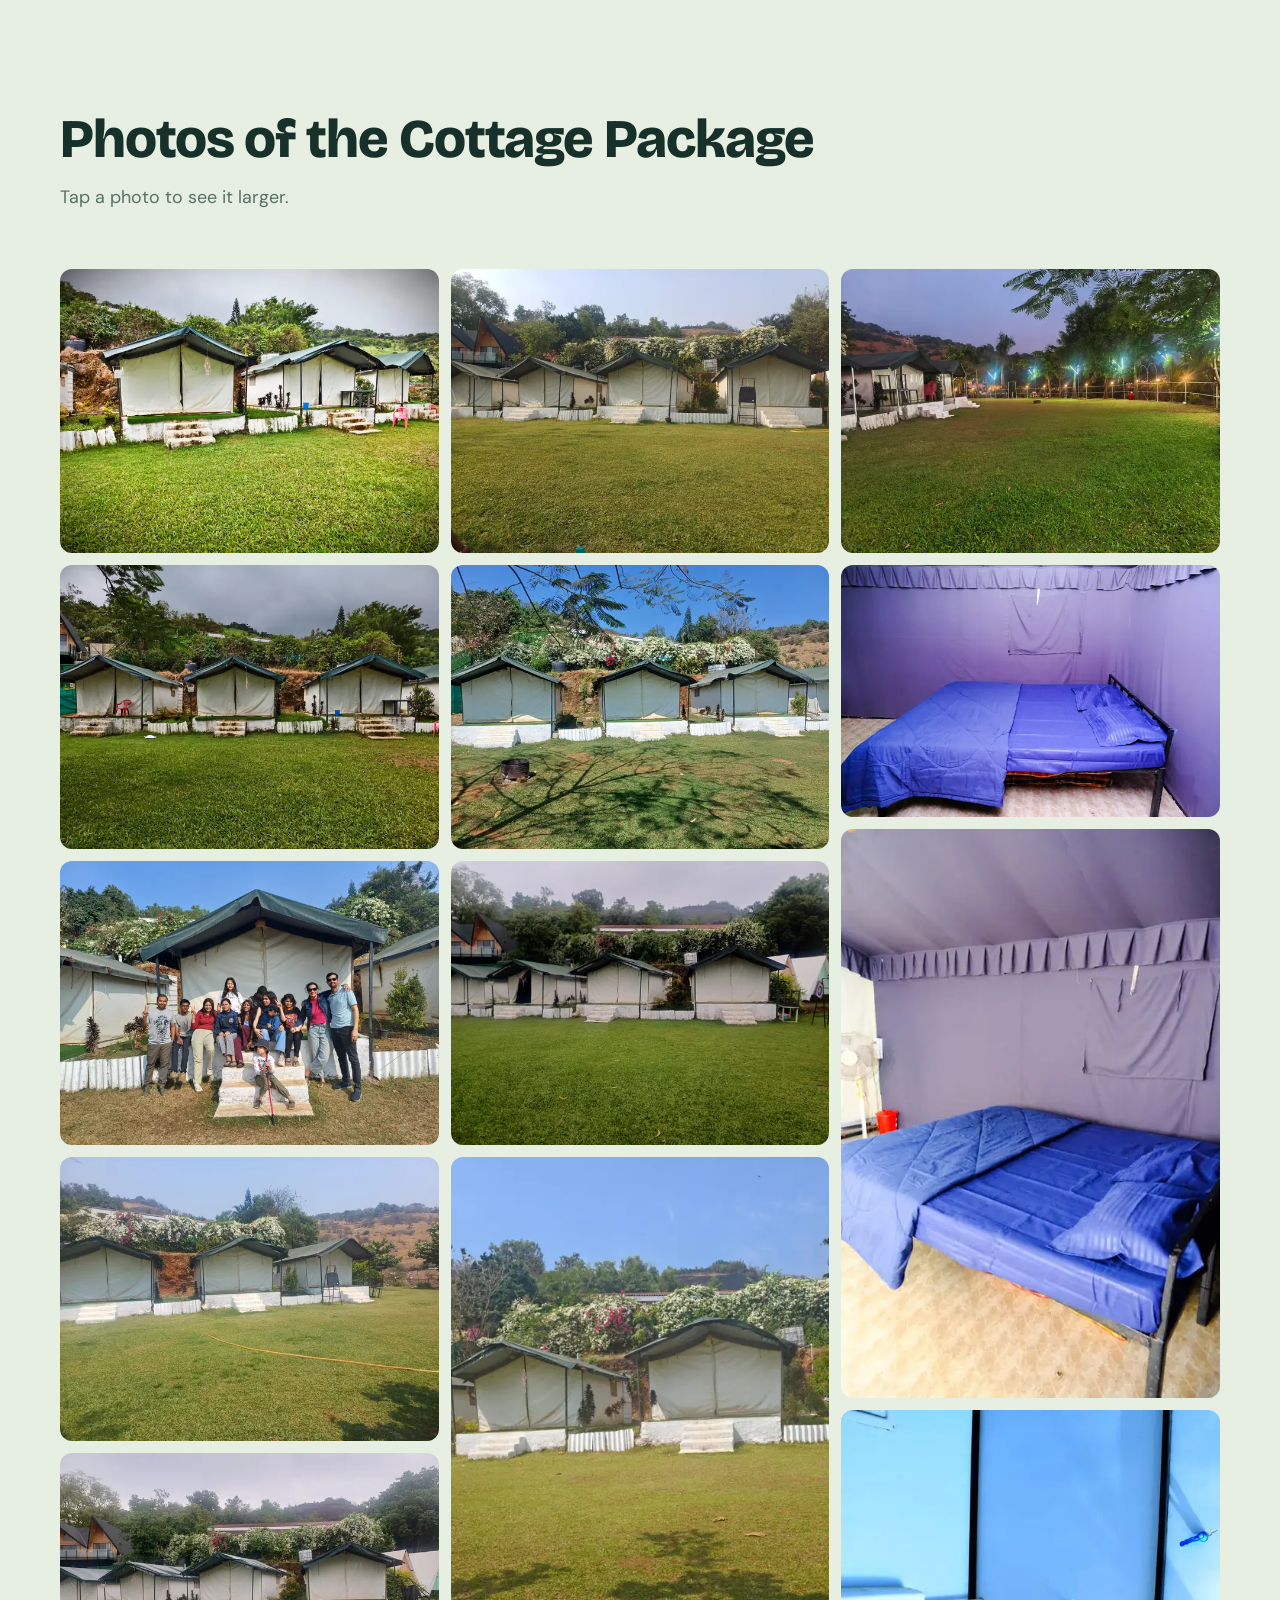
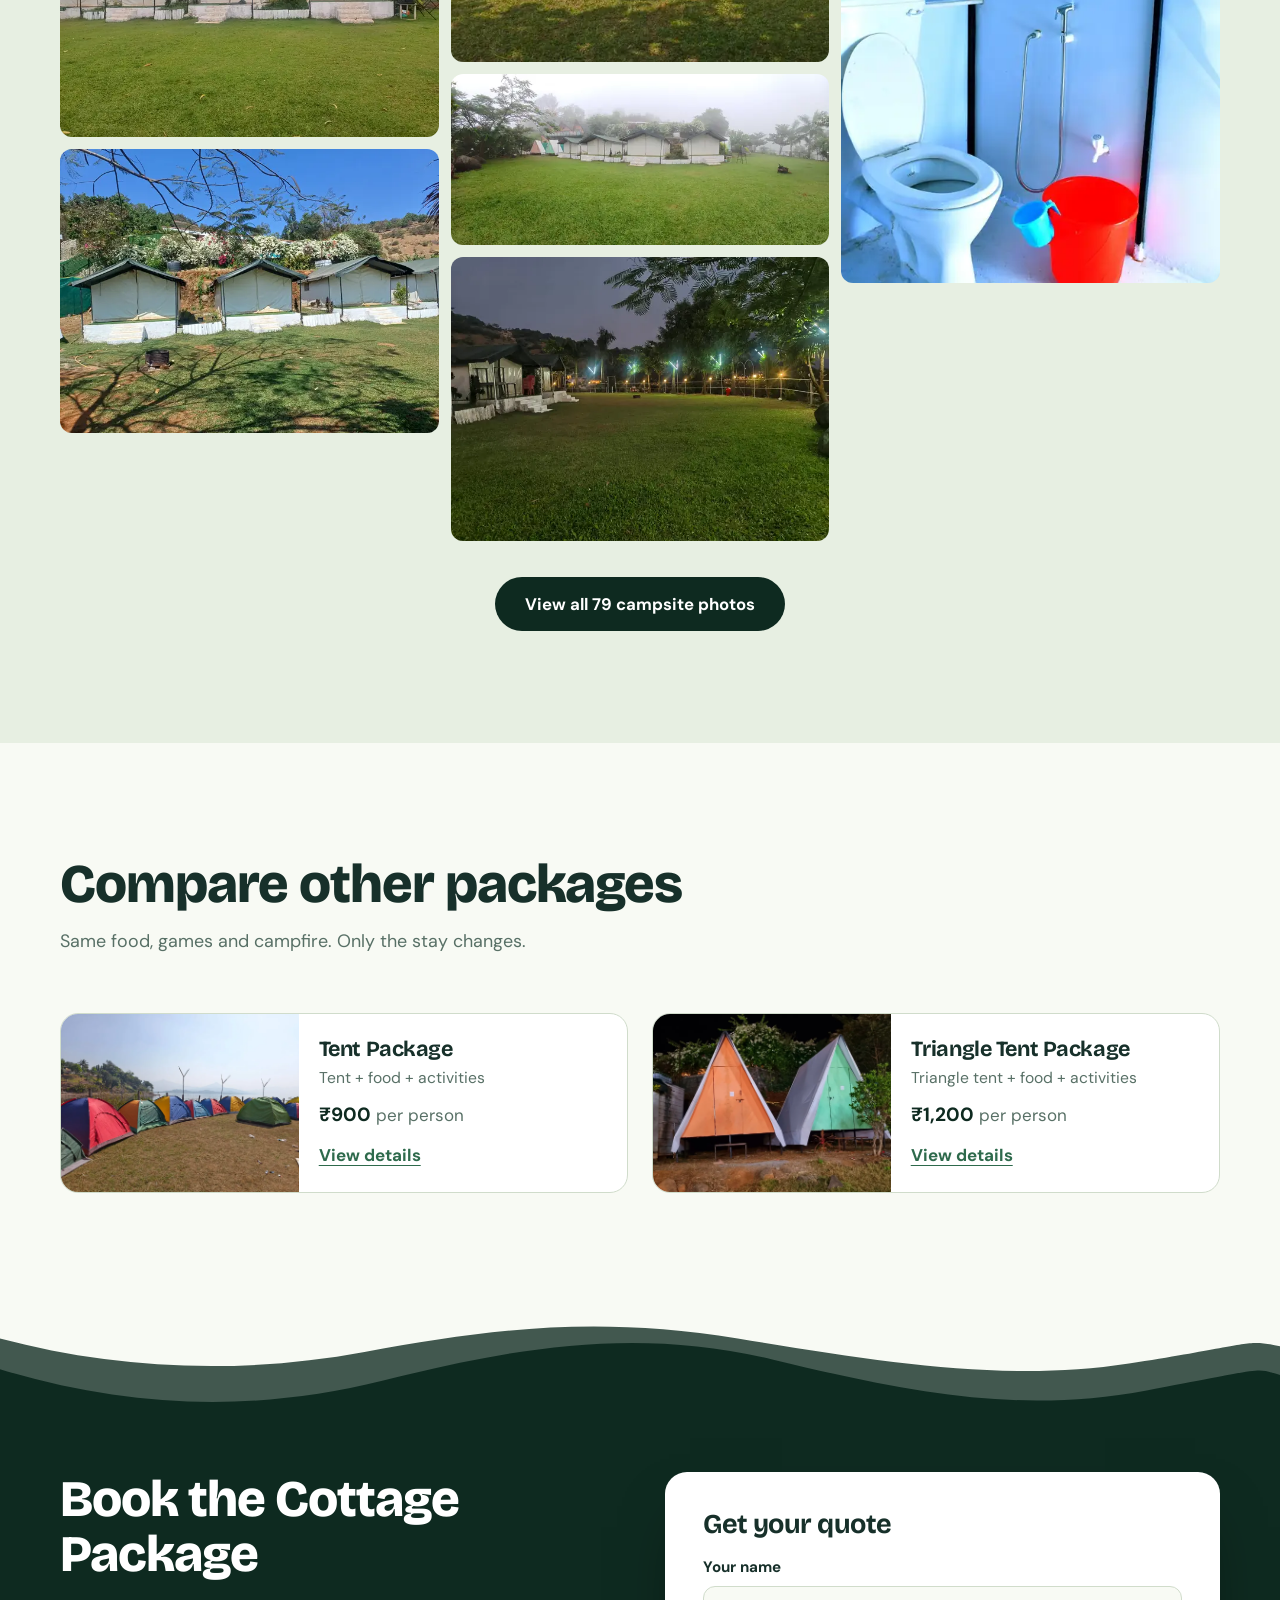
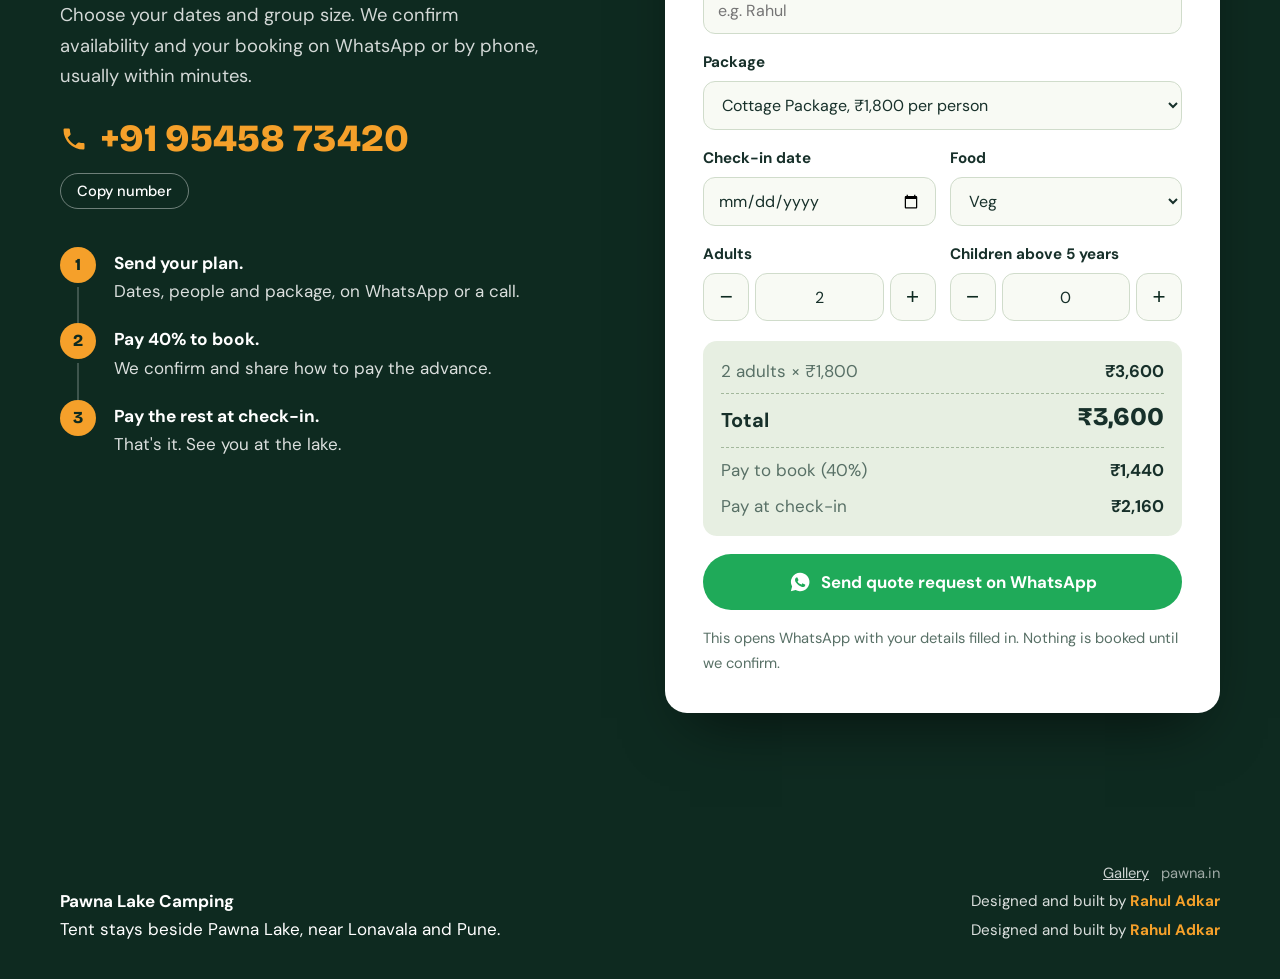
==== commit 082c1349: "Add files via upload" ====
--- a/package-cottage.html
+++ b/package-cottage.html
@@ -233,7 +233,7 @@
 <footer class="site-footer">
   <div class="wrap foot">
     <p><strong>Pawna Lake Camping</strong><br>Tent stays beside Pawna Lake, near Lonavala and Pune.</p>
-    <div class="foot-right"><div class="foot-right"><p class="fine"><a href="gallery.html">Gallery</a> &nbsp; pawna.in</p><p class="credit">Designed and built by <strong>Rahul Adkar</strong></p></div></div>
+    <div class="foot-right"><div class="foot-right"><p class="fine"><a href="gallery.html">Gallery</a> &nbsp; pawna.in</p><p class="credit">Designed and built by <strong>Rahul Adkar</strong></p></div><p class="credit">Designed and built by <strong>Rahul Adkar</strong></p></div>
   </div>
 </footer>
 
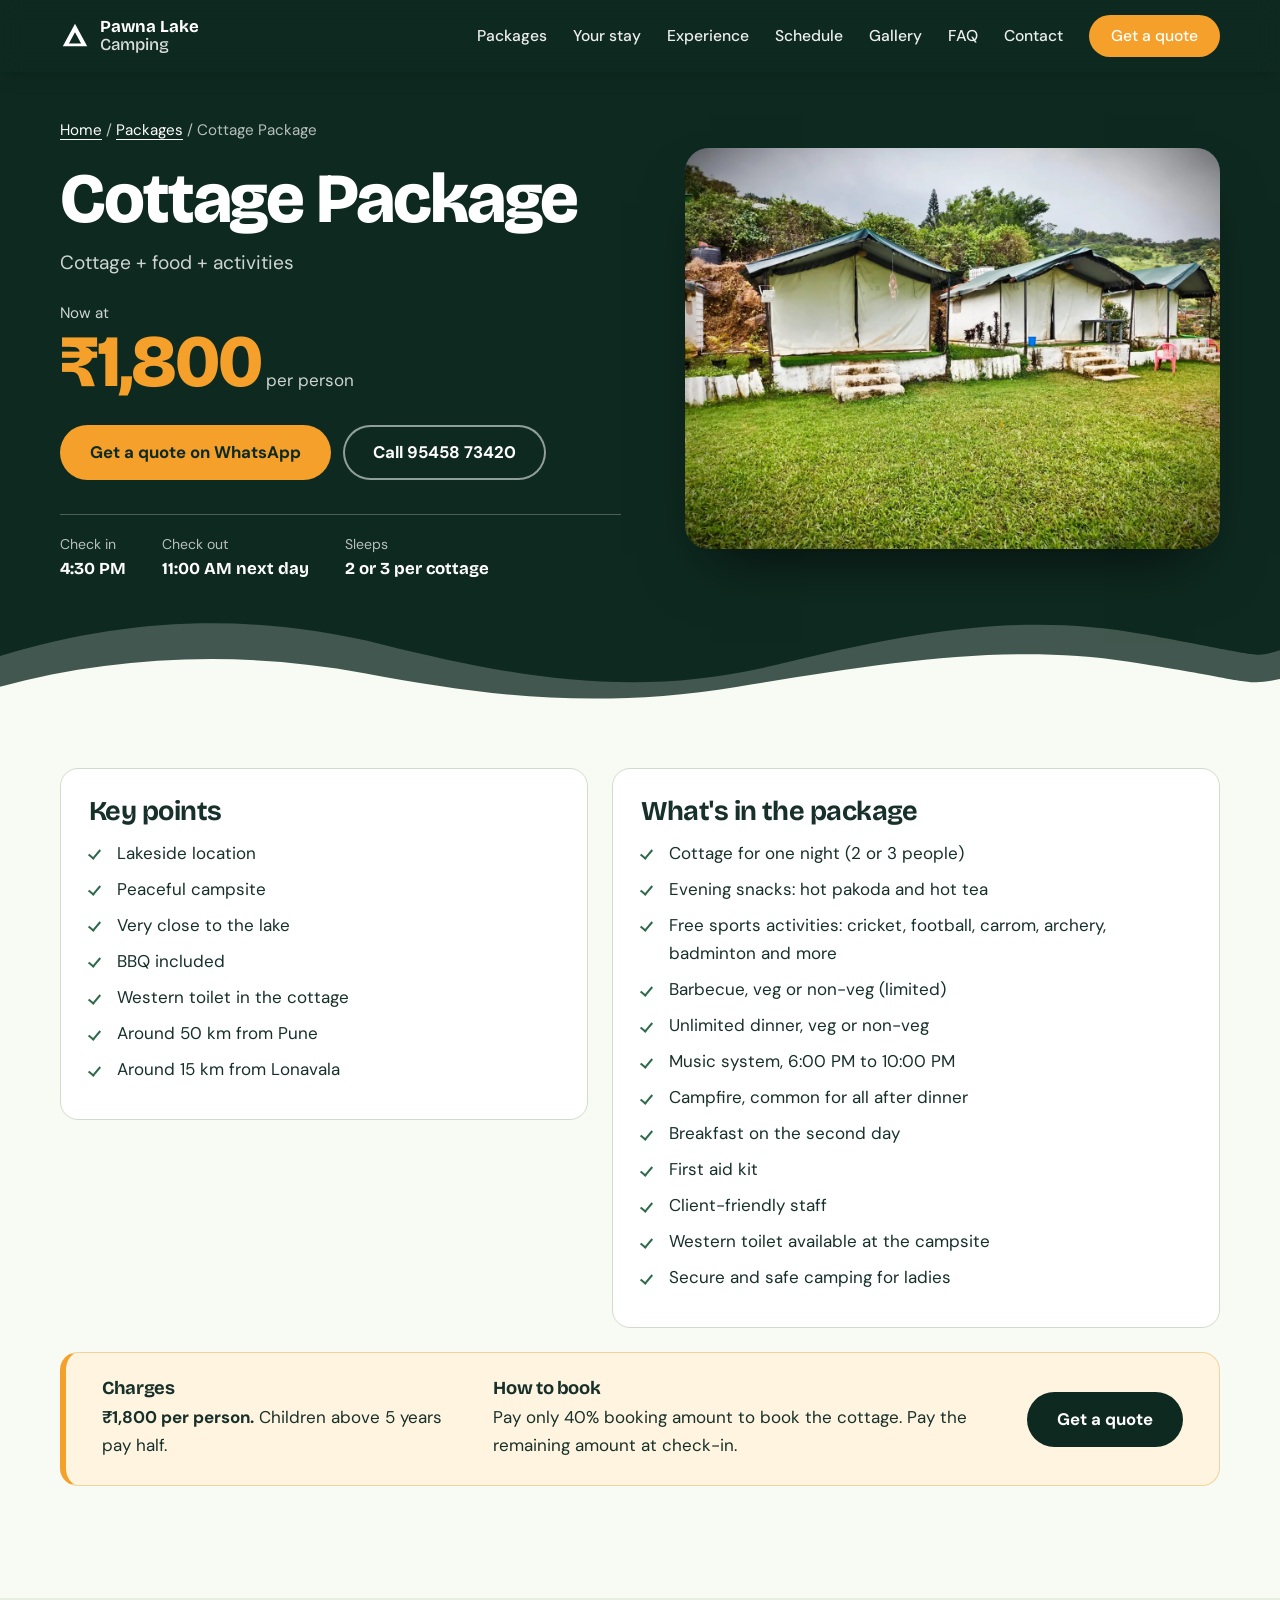
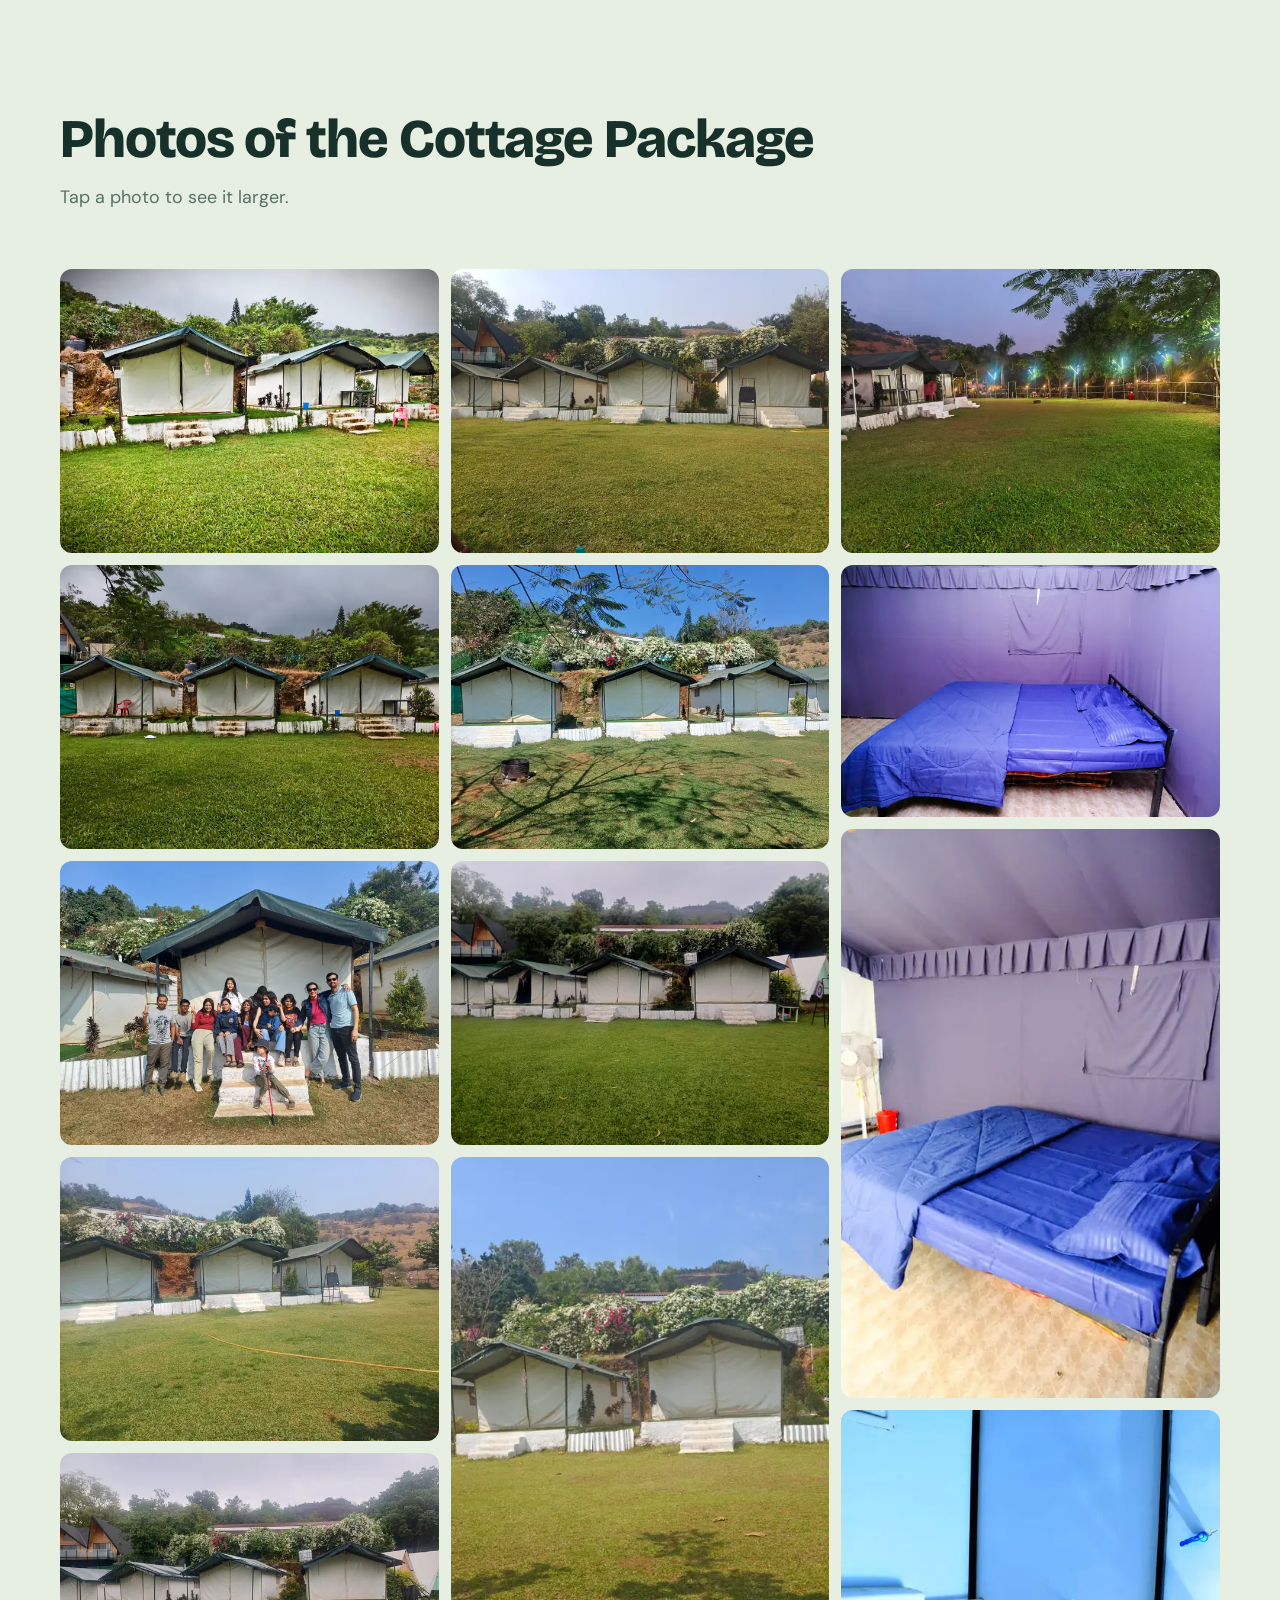
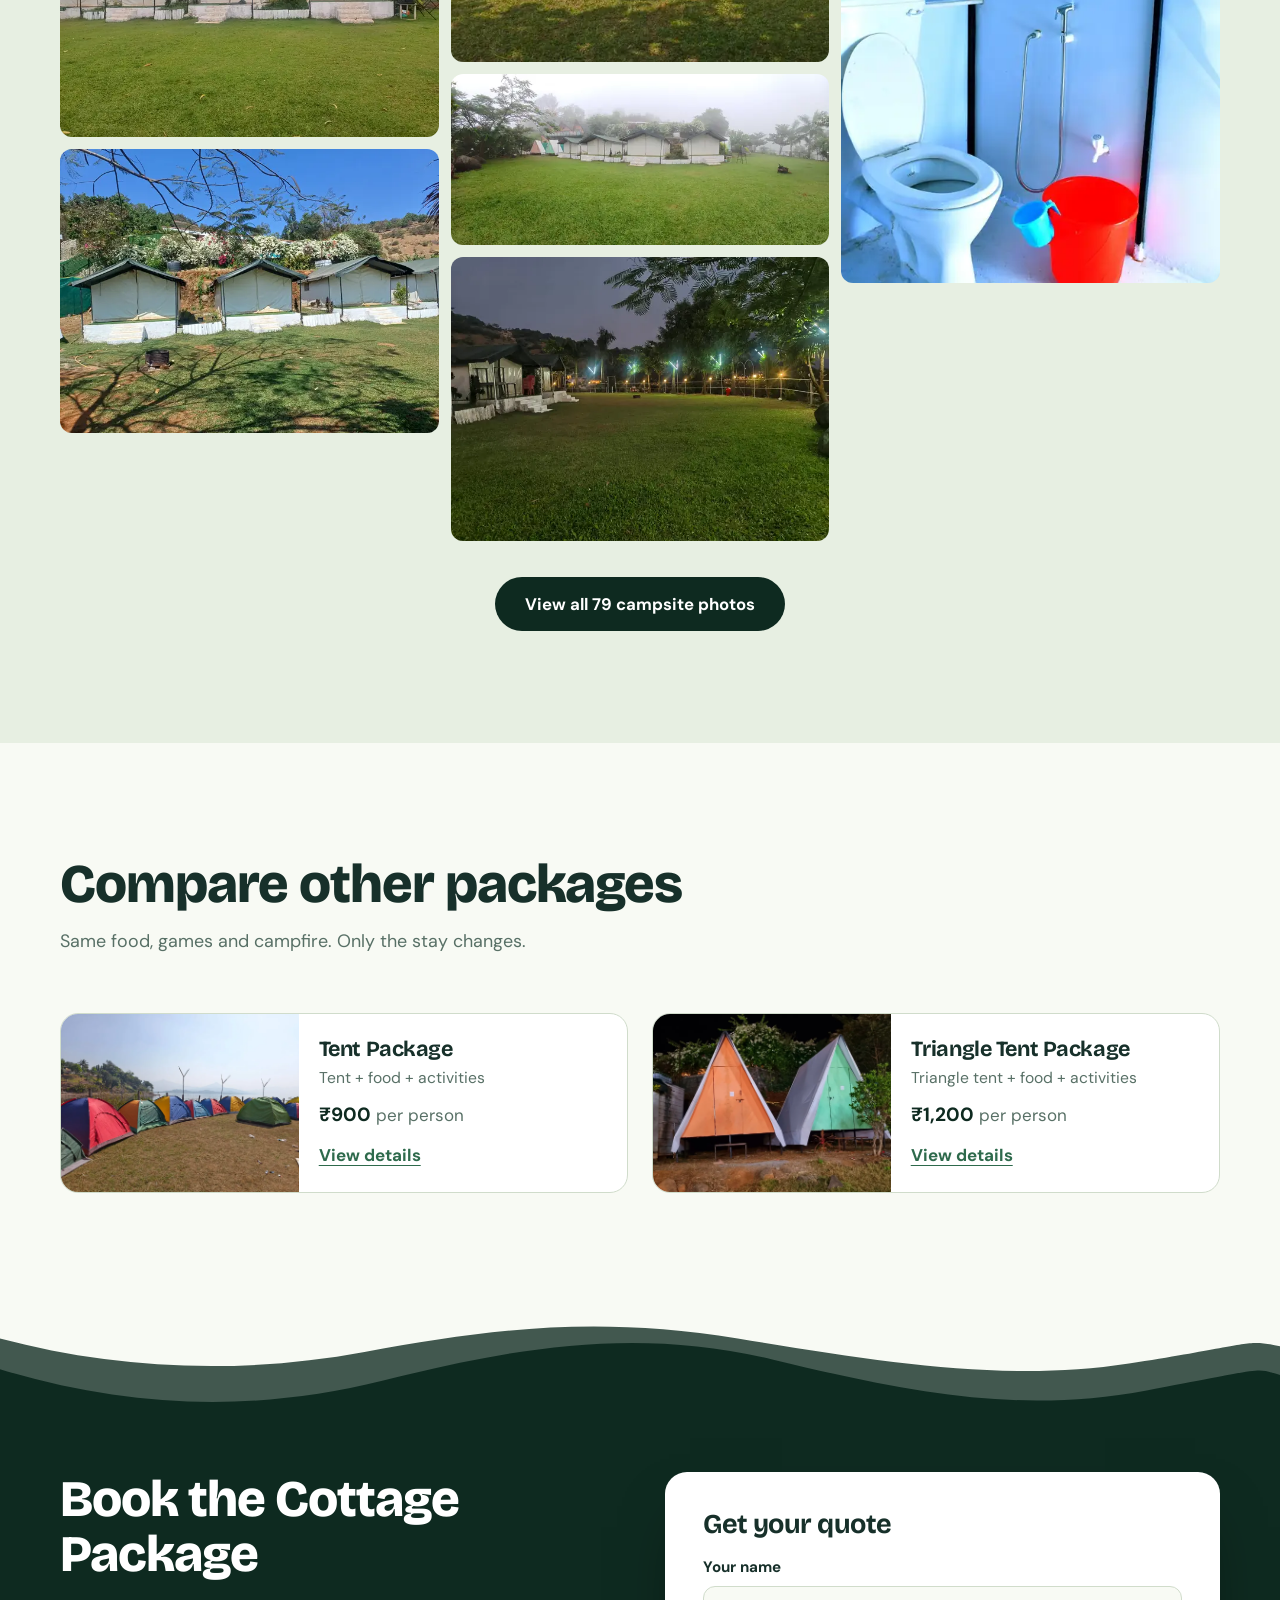
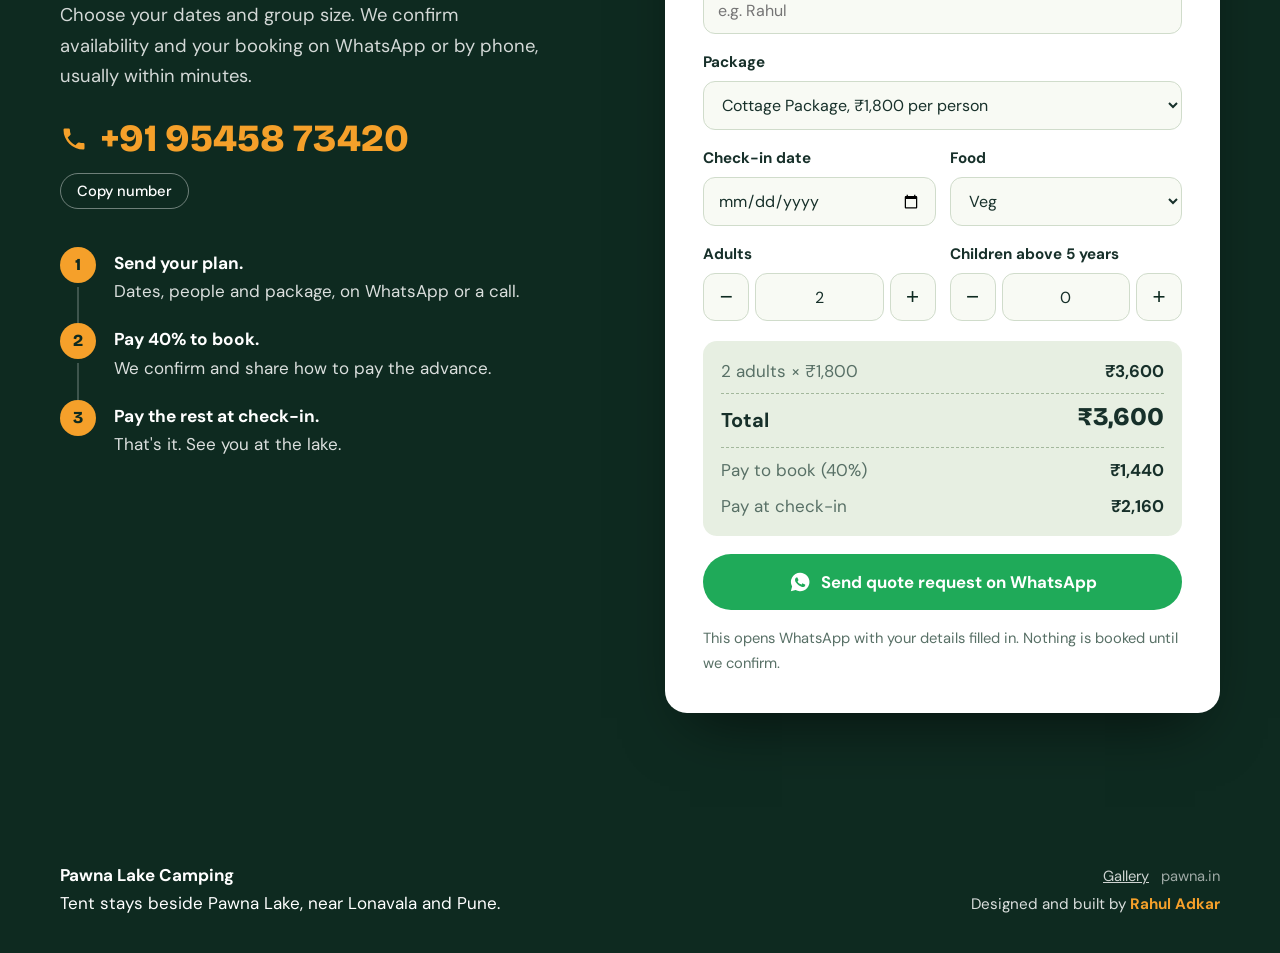
==== commit bda36d1b: "Fix duplicate footer credit section Removed duplicate credit section in footer." ====
--- a/package-cottage.html
+++ b/package-cottage.html
@@ -233,7 +233,7 @@
 <footer class="site-footer">
   <div class="wrap foot">
     <p><strong>Pawna Lake Camping</strong><br>Tent stays beside Pawna Lake, near Lonavala and Pune.</p>
-    <div class="foot-right"><div class="foot-right"><p class="fine"><a href="gallery.html">Gallery</a> &nbsp; pawna.in</p><p class="credit">Designed and built by <strong>Rahul Adkar</strong></p></div><p class="credit">Designed and built by <strong>Rahul Adkar</strong></p></div>
+    <div class="foot-right"><div class="foot-right"><p class="fine"><a href="gallery.html">Gallery</a> &nbsp; pawna.in</p><p class="credit">Designed and built by <strong>Rahul Adkar</strong></p></div></div>
   </div>
 </footer>
 
